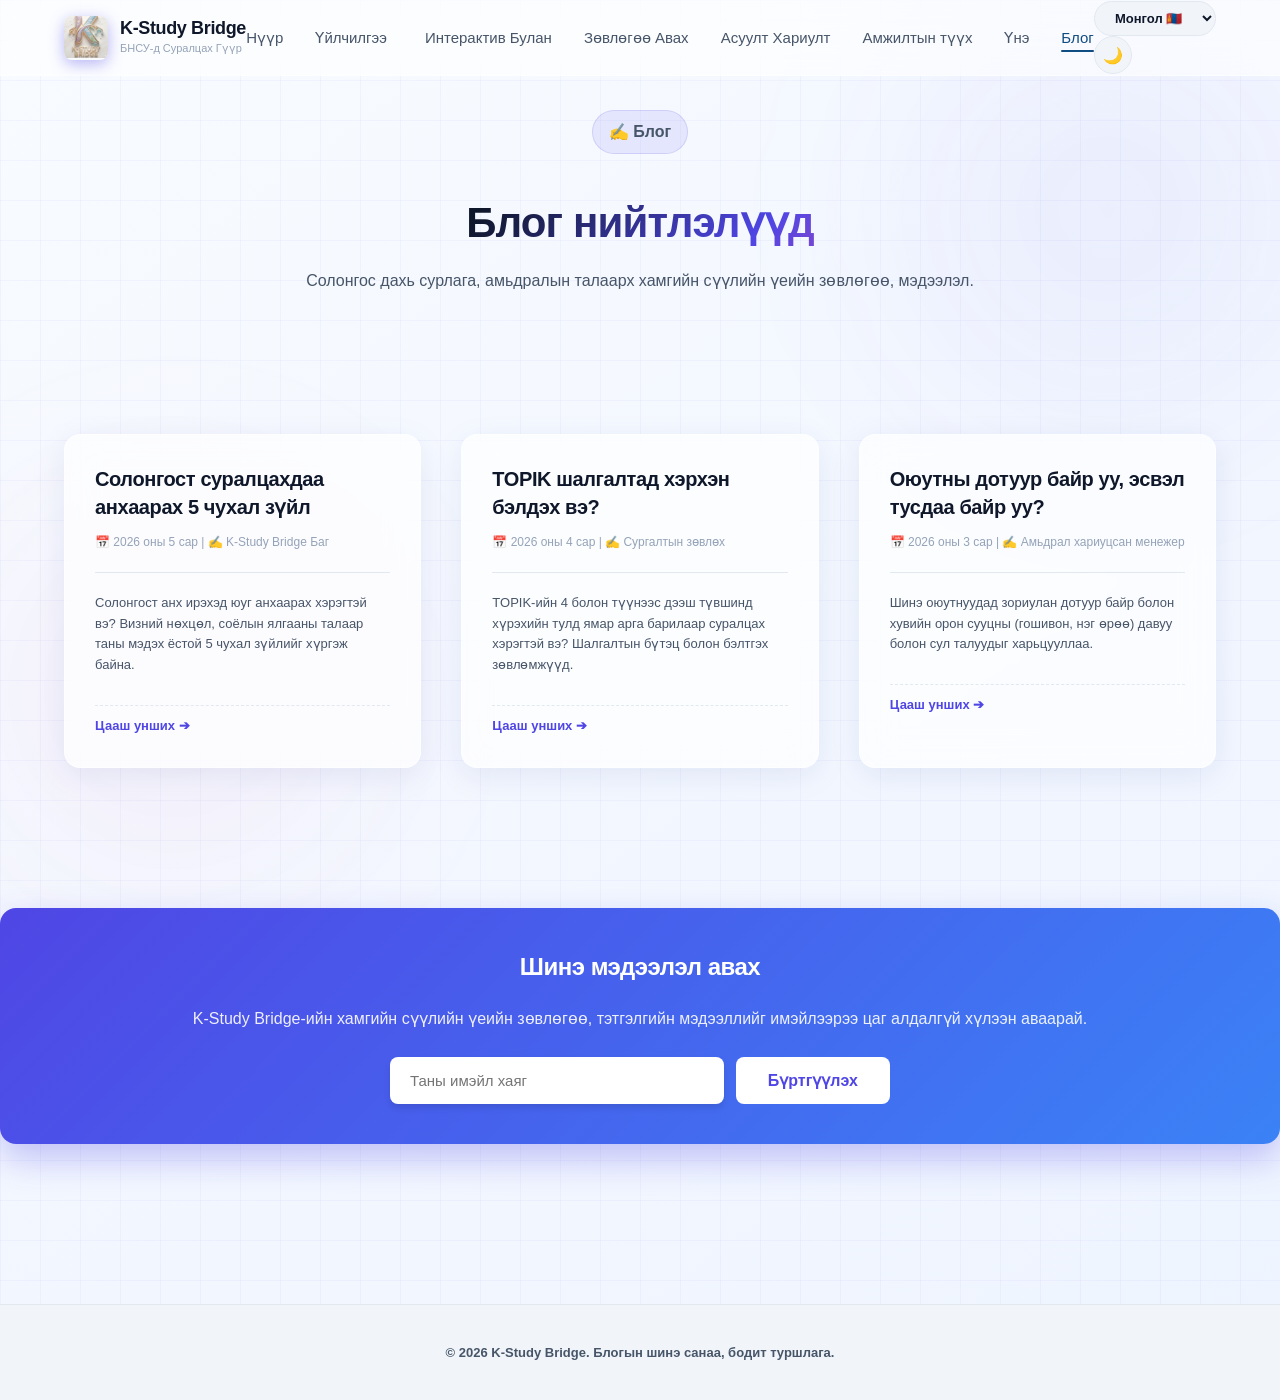
==== blog.html @ 812cabad "Initial commit for K-Study Bridge" ====
<!DOCTYPE html>
<html lang="mn">
<head>
  <meta charset="UTF-8" />
  <meta name="viewport" content="width=device-width, initial-scale=1.0" />
  <title data-translate="titleBlog">K-Study Bridge | Блог</title>
  <meta name="description" content="K-Study Bridge-ийн блог нь Солонгосын их сургууль, виз, амьдралын зөвлөгөө, суралцах стратеги, соёлын тусламжийн цогц мэдээллийг хүргэнэ." />
  <meta property="og:title" content="K-Study Bridge | Блог" />
  <meta property="og:description" content="K-Study Bridge-ийн блог нь Солонгосын их сургууль, виз, амьдралын зөвлөгөө, суралцах стратеги, соёлын тусламжийн цогц мэдээллийг хүргэнэ." />
  <meta property="og:image" content="images/k_logo.webp" />
  <meta property="og:type" content="website" />
  <meta name="twitter:card" content="summary_large_image" />
  <meta name="twitter:title" content="K-Study Bridge | Блог" />
  <meta name="twitter:description" content="K-Study Bridge-ийн блог нь Солонгосын их сургууль, виз, амьдралын зөвлөгөө, суралцах стратеги, соёлын тусламжийн цогц мэдээллийг хүргэнэ." />
  <meta name="twitter:image" content="images/k_logo.webp" />
  <link rel="stylesheet" href="css/style.min.css" />
</head>
<body>
  <a class="skip-link" href="#main-content" data-translate="skipLink">Контент руу үсрэх</a>
  <header class="navbar" role="navigation" aria-label="Primary navigation">
    <div class="nav-container">
      <a href="index.html" class="nav-logo">
        <div class="logo-icon-img-wrap">
          <picture>
            <source type="image/webp" srcset="images/k_logo.webp" />
            <img src="images/k_logo.png" alt="K-Study Bridge" class="nav-logo-img" width="992" height="1079" loading="lazy" />
          </picture>
        </div>
        <div class="logo-meta">
          <h1>K-Study Bridge</h1>
          <span data-translate="logoTagline">БНСУ-д Суралцах Гүүр</span>
        </div>
      </a>
      <button id="nav-toggle" class="nav-toggle" aria-label="Open navigation menu" aria-expanded="false" aria-controls="main-navigation">
        <i class="fa-solid fa-bars" aria-hidden="true"></i>
        <i class="fa-solid fa-xmark" aria-hidden="true"></i>
      </button>
      
      <ul class="nav-links" id="main-navigation">
        <li><a href="index.html" class="nav-link" data-translate="navHome">Нүүр</a></li>
        <li class="nav-item dropdown">
          <button class="nav-link dropdown-toggle" type="button" aria-haspopup="true" aria-expanded="false">
            <span data-translate="navServices">Үйлчилгээ</span> <i class="fa-solid fa-chevron-down" aria-hidden="true"></i>
          </button>
          <ul class="dropdown-menu">
            <li><a href="index.html#services" data-translate="dropServiceOverview">Үйлчилгээний товч</a></li>
            <li><a href="service-university.html" data-translate="dropUniPage">Сургуулийн үйлчилгээ</a></li>
            <li><a href="service-visa.html" data-translate="dropVisaPage">Визийн үйлчилгээ</a></li>
            <li><a href="service-housing.html" data-translate="dropHousingPage">Байрны үйлчилгээ</a></li>
            <li><a href="service-living.html" data-translate="dropLivingPage">Амьдралын үйлчилгээ</a></li>
          </ul>
        </li>
        <li><a href="index.html#dashboard" class="nav-link" data-translate="navDashboard">Интерактив Булан</a></li>
        <li><a href="index.html#booking" class="nav-link" data-translate="navBooking">Зөвлөгөө Авах</a></li>
        <li><a href="index.html#faq" class="nav-link" data-translate="navFaq">Асуулт Хариулт</a></li>
        <li><a href="success-story.html" class="nav-link" data-translate="navStory">Амжилтын түүх</a></li>
        <li><a href="pricing.html" class="nav-link" data-translate="navPricing">Үнэ</a></li>
        <li><a href="blog.html" class="nav-link" data-translate="navBlog">Блог</a></li>
      </ul>

      <div class="nav-actions">
        <select id="lang-select" class="lang-select-dropdown" aria-label="Select Language">
          <option value="mn">Монгол 🇲🇳</option>
          <option value="en">English 🇺🇸</option>
          <option value="ko">한국어 🇰🇷</option>
        </select>
        <button id="theme-toggle-btn" class="theme-btn" aria-label="Toggle Theme">🌙</button>
      </div>
    </div>
  </header>

  <main id="main-content" class="page-section">
    <section class="hero-section">
      <div class="hero-copy">
        <p class="hero-badge" data-translate="blogBadge">✍️ Блог</p>
        <h1 data-translate="blogTitle">Блог нийтлэлүүд</h1>
        <p data-translate="blogSubtitle">Солонгос дахь сурлага, амьдралын талаарх хамгийн сүүлийн үеийн зөвлөгөө, мэдээлэл.</p>
      </div>
    </section>

    <section class="blog-section container">
      <div class="blog-grid">
        
        <!-- Article 1 -->
        <article class="blog-card glass-card">
          <div class="blog-card-header">
            <h2><a href="#" style="text-decoration: none; color: inherit; transition: color 0.3s ease;" onmouseover="this.style.color='#4f46e5'" onmouseout="this.style.color='inherit'"><span data-translate="blogPost1Title">Солонгост суралцахдаа анхаарах 5 чухал зүйл</span></a></h2>
            <p class="blog-meta" data-translate="blogPost1Meta">📅 2026 оны 5 сар | ✍️ K-Study Bridge Баг</p>
          </div>
          <div class="blog-card-content">
            <p data-translate="blogPost1Excerpt">Солонгост анх ирэхэд юуг анхаарах хэрэгтэй вэ? Визний нөхцөл, соёлын ялгааны талаар таны мэдэх ёстой 5 чухал зүйлийг хүргэж байна.</p>
            <p style="margin-top: 15px;"><a href="#" style="color: #4f46e5; font-weight: 600; text-decoration: none; display: inline-flex; align-items: center; gap: 5px; transition: transform 0.2s ease;" onmouseover="this.style.transform='translateX(5px)'" onmouseout="this.style.transform='translateX(0)'" data-translate="blogReadMore">Цааш унших ➔</a></p>
          </div>
        </article>

        <!-- Article 2 -->
        <article class="blog-card glass-card">
          <div class="blog-card-header">
            <h2><a href="#" style="text-decoration: none; color: inherit; transition: color 0.3s ease;" onmouseover="this.style.color='#4f46e5'" onmouseout="this.style.color='inherit'"><span data-translate="blogPost2Title">TOPIK шалгалтад хэрхэн бэлдэх вэ?</span></a></h2>
            <p class="blog-meta" data-translate="blogPost2Meta">📅 2026 оны 4 сар | ✍️ Сургалтын зөвлөх</p>
          </div>
          <div class="blog-card-content">
            <p data-translate="blogPost2Excerpt">TOPIK-ийн 4 болон түүнээс дээш түвшинд хүрэхийн тулд ямар арга барилаар суралцах хэрэгтэй вэ? Шалгалтын бүтэц болон бэлтгэх зөвлөмжүүд.</p>
            <p style="margin-top: 15px;"><a href="#" style="color: #4f46e5; font-weight: 600; text-decoration: none; display: inline-flex; align-items: center; gap: 5px; transition: transform 0.2s ease;" onmouseover="this.style.transform='translateX(5px)'" onmouseout="this.style.transform='translateX(0)'" data-translate="blogReadMore">Цааш унших ➔</a></p>
          </div>
        </article>

        <!-- Article 3 -->
        <article class="blog-card glass-card">
          <div class="blog-card-header">
            <h2><a href="#" style="text-decoration: none; color: inherit; transition: color 0.3s ease;" onmouseover="this.style.color='#4f46e5'" onmouseout="this.style.color='inherit'"><span data-translate="blogPost3Title">Оюутны дотуур байр уу, эсвэл тусдаа байр уу?</span></a></h2>
            <p class="blog-meta" data-translate="blogPost3Meta">📅 2026 оны 3 сар | ✍️ Амьдрал хариуцсан менежер</p>
          </div>
          <div class="blog-card-content">
            <p data-translate="blogPost3Excerpt">Шинэ оюутнуудад зориулан дотуур байр болон хувийн орон сууцны (гошивон, нэг өрөө) давуу болон сул талуудыг харьцууллаа.</p>
            <p style="margin-top: 15px;"><a href="#" style="color: #4f46e5; font-weight: 600; text-decoration: none; display: inline-flex; align-items: center; gap: 5px; transition: transform 0.2s ease;" onmouseover="this.style.transform='translateX(5px)'" onmouseout="this.style.transform='translateX(0)'" data-translate="blogReadMore">Цааш унших ➔</a></p>
          </div>
        </article>

        

      </div>
    </section>

    <section style="margin-top: 60px; padding: 40px; background: linear-gradient(135deg, #4f46e5 0%, #3b82f6 100%); color: white; border-radius: 16px; text-align: center; box-shadow: 0 15px 35px rgba(79, 70, 229, 0.3);">
      <h2 style="margin-bottom: 20px;" data-translate="blogSidebarTitle">Шинэ мэдээлэл авах</h2>
      <p style="margin-bottom: 25px; font-size: 16px; opacity: 0.9;" data-translate="blogSidebarText">K-Study Bridge-ийн хамгийн сүүлийн үеийн зөвлөгөө, тэтгэлгийн мэдээллийг имэйлээрээ цаг алдалгүй хүлээн аваарай.</p>
      <form style="display: flex; gap: 12px; max-width: 500px; margin: 0 auto; flex-wrap: wrap;">
        <input type="email" placeholder="Таны имэйл хаяг" data-translate-placeholder="blogSidebarInput" style="flex: 1; padding: 14px 20px; border: none; border-radius: 8px; font-size: 15px; outline: none; box-shadow: 0 4px 6px rgba(0,0,0,0.1);" required />
        <button type="submit" style="padding: 14px 32px; background: white; color: #4f46e5; border: none; border-radius: 8px; font-weight: 700; cursor: pointer; transition: transform 0.2s ease, box-shadow 0.2s ease;" onmouseover="this.style.transform='translateY(-2px)'; this.style.boxShadow='0 8px 15px rgba(0,0,0,0.1)';" onmouseout="this.style.transform='translateY(0)'; this.style.boxShadow='none';" data-translate="blogSidebarBtn">Бүртгүүлэх</button>
      </form>
    </section>
  </main>

  <footer class="site-footer">
    <p data-translate="blogFooterText">&copy; 2026 K-Study Bridge. Блогын шинэ санаа, бодит туршлага.</p>
  </footer>

  <script src="js/app.min.js"></script>
</body>
</html>
---- css/style.min.css ----
@import url(https://fonts.googleapis.com/css2?family=Inter:wght@300;400;500;600;700&family=Outfit:wght@400;500;600;700;800&display=swap);:root{--font-primary:'Inter',sans-serif;--font-heading:'Outfit',sans-serif;--bg-primary:#f8fafc;--bg-secondary:#f1f5f9;--body-bg-start:#f8fbff;--body-bg-end:#eef4ff;--glow-color-a:rgba(79, 70, 229, 0.14);--glow-color-b:rgba(236, 72, 153, 0.10);--text-primary:#0f172a;--text-secondary:#475569;--text-muted:#94a3b8;--accent-primary:#0f4c81;--accent-secondary:#e31b23;--accent-glow:rgba(255, 255, 255, 0.75);--glass-bg:rgba(255, 255, 255, 0.7);--glass-border:rgba(255, 255, 255, 0.5);--glass-shadow:0 8px 32px 0 rgba(31, 38, 135, 0.08);--card-shadow:0 4px 20px 0 rgba(0, 0, 0, 0.03);--inset-shadow:inset 0 2px 4px 0 rgba(0, 0, 0, 0.05);--radius-sm:8px;--radius-md:16px;--radius-lg:24px;--radius-full:9999px;--border-color:#e2e8f0;--transition-fast:0.2s cubic-bezier(0.4, 0, 0.2, 1);--transition-smooth:0.4s cubic-bezier(0.4, 0, 0.2, 1);--max-width:1200px;--grid-color:rgba(79, 70, 229, 0.04)}html[lang=mn]{--font-primary:'Arial',sans-serif;--font-heading:'Arial',sans-serif}body.dark-mode{--bg-primary:#090d16;--bg-secondary:#0f172a;--body-bg-start:#040816;--body-bg-end:#0f172a;--glow-color-a:rgba(129, 140, 248, 0.18);--glow-color-b:rgba(244, 114, 182, 0.14);--text-primary:#f8fafc;--text-secondary:#cbd5e1;--text-muted:#64748b;--accent-primary:#6366f1;--accent-secondary:#60a5fa;--accent-glow:#f472b6;--glass-bg:rgba(15, 23, 42, 0.7);--glass-border:rgba(255, 255, 255, 0.08);--glass-shadow:0 8px 32px 0 rgba(0, 0, 0, 0.4);--card-shadow:0 4px 20px 0 rgba(0, 0, 0, 0.2);--border-color:#1e293b;--grid-color:rgba(255, 255, 255, 0.03)}*,::after,::before{box-sizing:border-box;margin:0;padding:0}html{scroll-behavior:smooth}body{font-family:var(--font-primary);min-height:100vh;background-color:var(--bg-primary);background-image:linear-gradient(var(--grid-color) 1px,transparent 1px),linear-gradient(90deg,var(--grid-color) 1px,transparent 1px),linear-gradient(145deg,var(--body-bg-start) 0,var(--body-bg-end) 100%);background-size:40px 40px,40px 40px,100% 100%;color:var(--text-primary);line-height:1.6;overflow-x:hidden;transition:background-color var(--transition-smooth),background-image var(--transition-smooth),color var(--transition-smooth)}body::after,body::before{content:'';position:fixed;inset:auto;width:50vw;height:50vw;max-width:600px;max-height:600px;border-radius:50%;filter:blur(100px);opacity:.6;z-index:-1;pointer-events:none;animation:orbFloat 15s ease-in-out infinite alternate}body::before{top:-10%;right:-10%;background:radial-gradient(circle,var(--glow-color-a) 0,rgba(0,0,0,0) 70%)}body::after{bottom:-10%;left:-10%;background:radial-gradient(circle,var(--glow-color-b) 0,rgba(0,0,0,0) 70%);animation-delay:-7s}@keyframes orbFloat{0%{transform:translate(0,0) scale(1)}50%{transform:translate(-30px,50px) scale(1.1)}100%{transform:translate(20px,-20px) scale(.9)}}h1,h2,h3,h4,h5,h6{font-family:var(--font-heading);font-weight:700;letter-spacing:-.02em}a{color:inherit;text-decoration:none}button,input,select,textarea{font-family:inherit;font-size:inherit;outline:0}.btn-primary:focus-visible,.btn-secondary:focus-visible,.chatbot-toggle-btn:focus-visible,.faq-q:focus-visible,.form-control-input:focus-visible,.form-control-select:focus-visible,.service-card:focus-visible,button:focus-visible,input:focus-visible,select:focus-visible,textarea:focus-visible{outline:3px solid rgba(59,130,246,.85);outline-offset:3px}button{cursor:pointer;border:none;background:0 0}.container{width:90%;max-width:var(--max-width);margin:0 auto;padding:80px 0}.glass-card{background:var(--glass-bg);backdrop-filter:blur(16px);-webkit-backdrop-filter:blur(16px);border:1px solid var(--glass-border);border-radius:var(--radius-md);box-shadow:var(--glass-shadow);transition:transform var(--transition-fast),box-shadow var(--transition-fast),border var(--transition-smooth)}.glass-card:hover{transform:translateY(-4px);box-shadow:0 12px 40px 0 rgba(31,38,135,.12);border-color:rgba(99,102,241,.3)}.glowing-bg-circle{position:absolute;width:500px;height:500px;border-radius:50%;background:radial-gradient(circle,rgba(99,102,241,.15) 0,rgba(236,72,153,.05) 50%,rgba(0,0,0,0) 100%);filter:blur(50px);z-index:-1;pointer-events:none}.glowing-bg-circle-1{top:-200px;right:-100px}.glowing-bg-circle-2{bottom:20%;left:-250px}.navbar{position:fixed;top:0;left:0;width:100%;z-index:1000;background:rgba(255,255,255,.6);backdrop-filter:blur(20px);-webkit-backdrop-filter:blur(20px);border-bottom:1px solid var(--glass-border);transition:background-color var(--transition-smooth)}.skip-link{position:absolute;left:1rem;top:-3rem;z-index:1100;padding:.75rem 1rem;background:rgba(15,23,42,.95);color:#fff;border-radius:var(--radius-full);font-size:.92rem;text-decoration:none;transition:top var(--transition-fast),transform var(--transition-fast)}.skip-link:focus{top:1rem;transform:translateY(0)}.nav-toggle{display:none;border:none;background:0 0;color:var(--text-secondary);font-size:1.25rem;cursor:pointer;padding:.85rem}.nav-toggle i{transition:opacity var(--transition-fast),transform var(--transition-fast)}.nav-toggle:focus-visible{outline:3px solid rgba(59,130,246,.85);outline-offset:4px}.nav-toggle i.fa-xmark{display:none;opacity:0;transform:scale(.9)}.navbar.open .nav-toggle i.fa-bars{opacity:0}.navbar.open .nav-toggle i.fa-xmark{display:inline-block;opacity:1;transform:scale(1)}.dropdown-toggle.active,.nav-link.active{color:var(--accent-primary)}.dropdown-toggle.active::after,.nav-link.active::after{content:'';position:absolute;left:0;bottom:-6px;width:100%;height:2px;background:var(--accent-primary);border-radius:999px}body.dark-mode .navbar{background:rgba(9,13,22,.6)}.navbar.scrolled{background:rgba(255,255,255,.92);border-color:rgba(79,70,229,.18);box-shadow:0 18px 45px rgba(15,23,42,.12)}body.dark-mode .navbar.scrolled{background:rgba(7,11,20,.9);border-color:rgba(79,70,229,.22);box-shadow:0 18px 45px rgba(0,0,0,.32)}.nav-container{display:flex;justify-content:space-between;align-items:center;width:90%;max-width:var(--max-width);height:75px;margin:0 auto}.nav-logo{display:flex;align-items:center;gap:12px}.logo-icon-img-wrap{width:44px;height:44px;border-radius:var(--radius-sm);overflow:hidden;box-shadow:0 4px 15px rgba(79,70,229,.4);background-color:var(--bg-primary);display:flex;align-items:center;justify-content:center}.nav-logo-img{width:100%;height:100%;object-fit:cover}.logo-meta h1{font-size:18px;line-height:1.2}.logo-meta span{font-size:11px;color:var(--text-muted);display:block}.nav-links{display:flex;align-items:center;gap:32px;list-style:none}.nav-item.dropdown{position:relative}.nav-link{position:relative;font-weight:500;color:var(--text-secondary);font-size:15px;transition:color var(--transition-fast)}.dropdown-toggle{position:relative;display:inline-flex;align-items:center;gap:6px;color:var(--text-secondary);background:0 0;border:none;padding:0;cursor:pointer}.dropdown-toggle:focus,.dropdown-toggle:hover{color:var(--accent-primary)}.nav-item.dropdown .dropdown-menu{display:none;position:absolute;top:calc(100% + 6px);left:0;min-width:220px;background:var(--glass-bg);border:1px solid var(--border-color);border-radius:var(--radius-md);box-shadow:0 20px 45px rgba(15,23,42,.12);padding:10px 0;z-index:1001;transition:opacity var(--transition-fast),transform var(--transition-fast);opacity:0;transform:translateY(8px);pointer-events:none}.nav-item.dropdown.dropdown-open .dropdown-menu,.nav-item.dropdown:focus-within .dropdown-menu,.nav-item.dropdown:hover .dropdown-menu{display:block;opacity:1;transform:translateY(0);pointer-events:auto}.nav-item.dropdown .dropdown-menu li{list-style:none}.nav-item.dropdown .dropdown-menu a{display:flex;align-items:center;gap:16px;padding:10px 20px;color:var(--text-secondary);font-size:14px;transition:background var(--transition-fast),color var(--transition-fast)}.nav-item.dropdown .dropdown-menu a:focus,.nav-item.dropdown .dropdown-menu a:hover{background:rgba(79,70,229,.08);color:var(--accent-primary)}.lang-select-dropdown{background:var(--bg-secondary);color:var(--text-primary);border:1px solid var(--border-color);padding:8px 16px;border-radius:var(--radius-full);font-weight:600;font-size:13px;cursor:pointer;outline:0;transition:background var(--transition-fast),border-color var(--transition-fast),color var(--transition-fast)}.lang-select-dropdown:focus,.lang-select-dropdown:hover{background:var(--accent-primary);color:#fff;border-color:var(--accent-primary)}.lang-select-dropdown option{background:var(--bg-primary);color:var(--text-primary)}.theme-btn{width:38px;height:38px;background:var(--bg-secondary);border:1px solid var(--border-color);border-radius:50%;display:flex;align-items:center;justify-content:center;font-size:16px;transition:background var(--transition-fast)}.theme-btn:hover{background:var(--border-color)}.hero{position:relative;padding-top:150px;padding-bottom:80px;overflow:hidden}.hero-grid{display:grid;grid-template-columns:1.2fr 0.8fr;gap:60px;align-items:center}.hero-badge{display:inline-flex;align-items:center;background:rgba(79,70,229,.1);color:var(--accent-primary);padding:8px 16px;border-radius:var(--radius-full);font-size:13px;font-weight:600;margin-bottom:24px;border:1px solid rgba(79,70,229,.15)}body.dark-mode .hero-badge{background:rgba(99,102,241,.2)}.hero-title{font-size:48px;line-height:1.15;margin-bottom:24px;background:linear-gradient(135deg,var(--text-primary) 30%,var(--accent-primary),var(--accent-glow));background-clip:text;-webkit-background-clip:text;-webkit-text-fill-color:transparent}.hero-desc{font-size:17px;color:var(--text-secondary);margin-bottom:40px;max-width:600px}.hero-actions{display:flex;gap:16px;margin-bottom:48px}.btn-primary{background:linear-gradient(135deg,var(--accent-primary),var(--accent-secondary));color:#fff;font-weight:600;font-size:15px;padding:14px 28px;border-radius:var(--radius-sm);box-shadow:0 4px 15px rgba(79,70,229,.35);display:inline-flex;align-items:center;gap:10px;transition:transform var(--transition-fast),box-shadow var(--transition-fast)}.btn-primary:hover{transform:translateY(-2px);box-shadow:0 8px 25px rgba(79,70,229,.5)}.btn-secondary{background:var(--bg-secondary);color:var(--text-primary);border:1px solid var(--border-color);font-weight:600;font-size:15px;padding:14px 28px;border-radius:var(--radius-sm);display:inline-flex;align-items:center;transition:background var(--transition-fast),border-color var(--transition-fast)}.btn-secondary:hover{background:var(--border-color)}.hero-stats{display:flex;gap:40px;border-top:1px solid var(--border-color);padding-top:32px}.stat-item h4{font-size:28px;color:var(--accent-primary);line-height:1.1;margin-bottom:4px}.stat-item p{font-size:13px;color:var(--text-muted);font-weight:500}.hero-visual{position:relative;display:flex;justify-content:center;align-items:center}.hero-fade-slider{position:relative;width:480px;height:520px;border-radius:24px;overflow:hidden;box-shadow:0 25px 50px rgba(0,0,0,.25);border:6px solid var(--bg-primary);animation:floatCircle 6s ease-in-out infinite;background-color:var(--glass-bg)}.fade-slide{position:absolute;top:0;left:0;width:100%;height:100%;object-fit:cover;opacity:0;animation:fadeAnimation 16s infinite}picture:first-child .fade-slide{animation-delay:0s}picture:nth-child(2) .fade-slide{animation-delay:4s}picture:nth-child(3) .fade-slide{animation-delay:8s}picture:nth-child(4) .fade-slide{animation-delay:12s}@keyframes fadeAnimation{0%{opacity:0;transform:scale(1.05)}5%{opacity:1;transform:scale(1)}25%{opacity:1;transform:scale(1)}30%{opacity:0;transform:scale(1.05)}100%{opacity:0;transform:scale(1.05)}}.floating-overlay-card{position:absolute;padding:16px;border-radius:var(--radius-sm);background:rgba(255,255,255,.85);backdrop-filter:blur(10px);border:1px solid rgba(255,255,255,.5);box-shadow:0 10px 25px rgba(0,0,0,.08);display:flex;align-items:center;gap:12px}body.dark-mode .floating-overlay-card{background:rgba(15,23,42,.85);border-color:rgba(255,255,255,.08);box-shadow:0 10px 25px rgba(0,0,0,.3)}.card-1{bottom:20px;left:-20px;animation:floatCircle 5s ease-in-out infinite alternate}.card-2{top:10px;right:-10px;animation:floatCircle 4s ease-in-out infinite alternate-reverse}.floating-card-icon{width:40px;height:40px;border-radius:50%;background:var(--accent-primary);color:#fff;display:flex;align-items:center;justify-content:center;font-size:18px}.floating-card-meta span{display:block;font-size:11px;color:var(--text-muted)}.floating-card-meta strong{font-size:14px;color:var(--text-primary);font-family:var(--font-heading)}@keyframes floatCircle{0%{transform:translateY(0)}100%{transform:translateY(-15px)}}@keyframes spinSlow{0%{transform:rotate(0)}100%{transform:rotate(360deg)}}.services-section{background-color:var(--bg-secondary);transition:background-color var(--transition-smooth)}.section-header{text-align:center;max-width:700px;margin:0 auto 60px auto}.section-header h2{font-size:36px;color:var(--text-primary);margin-bottom:16px}.section-header p{color:var(--text-secondary);font-size:16px}.services-grid{display:grid;grid-template-columns:repeat(auto-fit,minmax(260px,1fr));gap:30px}.service-card{text-align:left;overflow:hidden;display:flex;flex-direction:column}.service-image-wrapper{position:relative;width:100%;height:220px;overflow:hidden;border-bottom:1px solid var(--glass-border)}.service-img{width:100%;height:100%;object-fit:cover;transition:transform var(--transition-smooth)}.service-card:hover .service-img{transform:scale(1.08)}.service-content{padding:30px;flex-grow:1;display:flex;flex-direction:column;position:relative}.service-icon-badge{position:absolute;top:5%;right:5%;width:38px;height:38px;border-radius:var(--radius-md);background:var(--bg-primary);color:var(--text-primary);display:flex;align-items:center;justify-content:center;font-size:24px;box-shadow:0 4px 15px rgba(0,0,0,.1);z-index:2;border:1px solid var(--border-color);transition:transform var(--transition-fast)}.service-card:hover .service-icon-badge{transform:translateY(-5px)}body.dark-mode .service-icon-badge{background:var(--bg-secondary);box-shadow:0 4px 15px rgba(0,0,0,.4)}.service-content h3{font-size:20px;margin-bottom:14px}.service-card p{font-size:14px;color:var(--text-secondary);line-height:1.6}.service-card[data-target-tab]{cursor:pointer}.service-card-action{margin-top:20px;display:flex;align-items:center}.service-learn-more{font-size:13px;font-weight:700;color:var(--accent-primary);display:inline-block;transition:color var(--transition-fast),transform var(--transition-fast)}.service-card:hover .service-learn-more{color:var(--accent-glow);transform:translateX(6px)}.detail-page-wrapper{padding-top:110px}.detail-page-hero{display:grid;grid-template-columns:1.1fr 0.9fr;gap:32px;align-items:center}.detail-page-badge{display:inline-flex;align-items:center;gap:8px;padding:10px 14px;border-radius:var(--radius-full);background:rgba(99,102,241,.12);color:var(--accent-primary);font-size:13px;font-weight:700}.detail-page-hero h1{font-size:42px;line-height:1.1;margin:18px 0 16px}.detail-page-hero p{color:var(--text-secondary);font-size:17px;line-height:1.7}.detail-page-hero .hero-actions{margin-top:28px}.detail-panel{padding:24px;border-radius:var(--radius-md);background:var(--glass-bg);border:1px solid var(--glass-border);box-shadow:var(--glass-shadow)}.detail-panel h3{font-size:18px;margin-bottom:12px}.detail-panel li,.detail-panel p{color:var(--text-secondary);line-height:1.6}.detail-grid{display:grid;grid-template-columns:repeat(auto-fit,minmax(260px,1fr));gap:24px;margin-top:30px}.detail-card{padding:24px;border-radius:var(--radius-md);background:var(--glass-bg);border:1px solid var(--glass-border);box-shadow:var(--glass-shadow)}.detail-card h3{font-size:18px;margin-bottom:10px}.detail-card ul{padding-left:18px;display:grid;gap:8px}.detail-steps{display:grid;gap:14px;margin-top:18px}.detail-step{display:flex;gap:14px;align-items:flex-start;padding:14px;border-radius:var(--radius-sm);background:rgba(99,102,241,.08);border:1px solid rgba(99,102,241,.12)}.detail-step-number{width:36px;height:36px;border-radius:50%;display:grid;place-items:center;background:var(--accent-primary);color:#fff;font-weight:800;flex:0 0 36px}.dashboard-container{margin-top:20px}.dashboard-nav{display:flex;justify-content:center;flex-wrap:wrap;gap:12px;margin-bottom:40px}.dashboard-tab-btn{padding:14px 24px;border-radius:var(--radius-full);background:var(--bg-secondary);color:var(--text-secondary);font-weight:600;font-size:14px;border:1px solid var(--border-color);transition:all var(--transition-fast)}.dashboard-tab-btn:hover{background:var(--border-color)}.dashboard-tab-btn.active{background:var(--accent-primary);color:#fff;border-color:var(--accent-primary);box-shadow:0 4px 15px rgba(79,70,229,.3)}.dashboard-panel{display:none}.dashboard-panel.active{display:block}.fade-in{animation:fadeInEffect .5s ease-out forwards}@keyframes fadeInEffect{from{opacity:0;transform:translateY(10px)}to{opacity:1;transform:translateY(0)}}.uni-controls-wrap{display:grid;grid-template-columns:1.2fr 0.8fr 0.8fr 1fr;gap:16px;margin-bottom:32px;align-items:center}.search-input-group{position:relative}.search-icon{position:absolute;left:16px;top:50%;transform:translateY(-50%);color:var(--text-muted);font-size:16px}.form-control-input{width:100%;background:var(--bg-primary);border:1px solid var(--border-color);color:var(--text-primary);padding:14px 16px 14px 44px;border-radius:var(--radius-sm);font-size:14px;transition:border-color var(--transition-fast)}.form-control-select{width:100%;background:var(--bg-primary);border:1px solid var(--border-color);color:var(--text-primary);padding:14px 16px;border-radius:var(--radius-sm);font-size:14px;cursor:pointer;transition:border-color var(--transition-fast)}.form-control-input:focus,.form-control-select:focus{border-color:var(--accent-primary)}.tuition-slider-group{display:flex;flex-direction:column;gap:6px}.slider-label-meta{display:flex;justify-content:space-between;font-size:12px;color:var(--text-muted);font-weight:500}.custom-range-slider{appearance:none;-webkit-appearance:none;width:100%;height:6px;border-radius:var(--radius-full);background:var(--border-color);outline:0}.custom-range-slider::-webkit-slider-thumb{-webkit-appearance:none;width:18px;height:18px;border-radius:50%;background:var(--accent-primary);cursor:pointer;box-shadow:0 2px 8px rgba(79,70,229,.4);transition:transform .1s ease}.custom-range-slider::-webkit-slider-thumb:hover{transform:scale(1.2)}.university-cards-grid{display:grid;grid-template-columns:repeat(auto-fill,minmax(340px,1fr));gap:30px}.university-card{padding:24px;display:flex;flex-direction:column;justify-content:space-between;min-height:400px}.card-header-uni{display:flex;gap:16px;align-items:flex-start;margin-bottom:20px;border-bottom:1px solid var(--border-color);padding-bottom:16px}.uni-logo-avatar{width:52px;height:52px;border-radius:var(--radius-sm);display:flex;align-items:center;justify-content:center;color:#fff;font-family:var(--font-heading);font-size:16px;font-weight:800;flex-shrink:0;box-shadow:0 4px 10px rgba(0,0,0,.1)}.uni-meta-title h3{font-size:18px;line-height:1.3;margin:6px 0}.uni-tag{font-size:10px;font-weight:700;text-transform:uppercase;padding:3px 8px;border-radius:var(--radius-full);letter-spacing:.05em;display:inline-block}.tag-d2{background:rgba(59,130,246,.15);color:var(--accent-secondary)}.tag-d4{background:rgba(236,72,153,.15);color:var(--accent-glow)}.uni-region-marker{font-size:12px;color:var(--text-muted);font-weight:500;display:block}.card-body-uni{display:flex;flex-direction:column;gap:12px;margin-bottom:24px}.uni-detail-item{display:flex;justify-content:space-between;font-size:13px;border-bottom:1px dashed var(--border-color);padding-bottom:6px}.uni-detail-item strong{color:var(--text-secondary)}.uni-detail-item span{font-weight:600;text-align:right}.uni-majors-section{font-size:13px;margin-top:4px}.uni-majors-section strong{color:var(--text-secondary);display:block;margin-bottom:6px}.uni-majors-pills{display:flex;flex-wrap:wrap;gap:6px}.uni-majors-pills span{font-size:11px;background:var(--bg-secondary);color:var(--text-secondary);padding:3px 8px;border-radius:var(--radius-full);font-weight:500;border:1px solid var(--border-color)}.card-footer-uni{display:flex;justify-content:space-between;align-items:center;border-top:1px solid var(--border-color);padding-top:16px}.uni-rating-badge{font-weight:700;color:#f59e0b;font-size:14px}.uni-web-btn{font-size:12px;font-weight:700;color:var(--accent-primary);transition:transform var(--transition-fast)}.uni-web-btn:hover{transform:translateX(2px)}.uni-no-results{grid-column:1/-1;text-align:center;padding:60px 0;color:var(--text-muted)}.no-results-icon{font-size:48px;margin-bottom:16px}.calculator-grid{display:grid;grid-template-columns:1.2fr 0.8fr;gap:40px;align-items:start}.calc-sliders-card{padding:40px 30px}.calc-slider-block{margin-bottom:30px}.calc-slider-block:last-child{margin-bottom:0}.calc-label-row{display:flex;justify-content:space-between;align-items:center;margin-bottom:10px}.calc-label-row label{font-weight:600;font-size:14px;color:var(--text-secondary)}.calc-numeric-val{font-family:var(--font-heading);font-size:16px;font-weight:700;color:var(--accent-primary)}.calc-summary-card{padding:40px 30px;text-align:center;position:sticky;top:100px}.calc-summary-title{font-size:18px;color:var(--text-secondary);margin-bottom:24px}.calc-total-display-wrap{margin-bottom:32px}.total-value-krw{font-family:var(--font-heading);font-size:38px;font-weight:850;line-height:1.1;color:var(--accent-primary);margin-bottom:8px;text-shadow:0 4px 10px rgba(79,70,229,.15)}.total-conversions-row{display:flex;justify-content:center;gap:20px;padding:12px;border-radius:var(--radius-sm);background:var(--bg-secondary);border:1px solid var(--border-color)}.conversion-col{display:flex;flex-direction:column}.conversion-col span{font-size:10px;color:var(--text-muted);text-transform:uppercase;font-weight:600}.conversion-col strong{font-size:16px;font-family:var(--font-heading);color:var(--text-primary)}.budget-badge-wrap{margin-bottom:24px}.budget-badge-label{font-size:12px;font-weight:600;color:var(--text-muted);display:block;margin-bottom:8px}.budget-badge{display:inline-block;padding:8px 16px;border-radius:var(--radius-full);font-weight:700;font-size:13px;text-transform:uppercase;letter-spacing:.05em}.badge-low{background:rgba(16,185,129,.15);color:#10b981}.badge-mid{background:rgba(59,130,246,.15);color:#3b82f6}.badge-high{background:rgba(236,72,153,.15);color:#ec4899}.budget-tip-text{font-size:13px;color:var(--text-secondary);line-height:1.6;border-top:1px solid var(--border-color);padding-top:20px}.calc-disclaimer{font-size:11px;color:var(--text-muted);margin-top:24px;line-height:1.4;text-align:left}.visa-assistant-wrap{display:grid;grid-template-columns:0.8fr 1.2fr;gap:40px;align-items:start}.visa-config-card{padding:30px}.visa-select-box-wrap{margin-top:16px}.visa-checklist-card{padding:40px 30px}.visa-checklist-tracker-header{margin-bottom:24px;border-bottom:1px solid var(--border-color);padding-bottom:16px}.visa-checklist-tracker-header h4{font-size:20px;margin-bottom:6px}.visa-meta-sub{font-size:13px;color:var(--text-muted)}.visa-checklist-item{margin-bottom:16px;padding:12px 16px;border-radius:var(--radius-sm);background:var(--bg-primary);border:1px solid var(--border-color);transition:all var(--transition-fast)}.visa-checklist-item:hover{border-color:rgba(99,102,241,.3)}.visa-checklist-item.completed{background:rgba(16,185,129,.05);border-color:rgba(16,185,129,.2)}body.dark-mode .visa-checklist-item.completed{background:rgba(16,185,129,.1);border-color:rgba(16,185,129,.3)}.visa-check-label{display:flex;align-items:flex-start;gap:12px;cursor:pointer;font-size:14px;font-weight:500;color:var(--text-secondary)}.visa-item-checkbox{display:none}.custom-checkbox-indicator{width:20px;height:20px;border-radius:4px;border:2px solid var(--text-muted);flex-shrink:0;display:inline-flex;align-items:center;justify-content:center;position:relative;transition:all var(--transition-fast)}.visa-item-checkbox:checked+.custom-checkbox-indicator{background:#10b981;border-color:#10b981}.visa-item-checkbox:checked+.custom-checkbox-indicator::after{content:'✓';color:#fff;font-size:12px;font-weight:800}.visa-chk-text{transition:color var(--transition-fast)}.visa-item-checkbox:checked~.visa-chk-text{color:var(--text-muted);text-decoration:line-through}.visa-progress-wrap{margin-top:30px;border-top:1px solid var(--border-color);padding-top:20px}.visa-progress-header{display:flex;justify-content:space-between;font-size:13px;font-weight:600;color:var(--text-secondary);margin-bottom:8px}.visa-progress-bar-bg{width:100%;height:8px;border-radius:var(--radius-full);background:var(--bg-secondary);overflow:hidden}.visa-progress-bar-fill{height:100%;border-radius:var(--radius-full);background:linear-gradient(90deg,#10b981,#34d399);transition:width var(--transition-smooth)}.housing-catalog-grid{display:grid;grid-template-columns:repeat(auto-fit,minmax(280px,1fr));gap:30px}.housing-card{padding:30px;display:flex;flex-direction:column;justify-content:space-between}.housing-card h3{font-size:20px;margin-bottom:12px}.housing-card p{font-size:13px;color:var(--text-secondary);margin-bottom:24px;line-height:1.6}.housing-features-list{list-style:none;margin-bottom:24px}.housing-features-list li{font-size:12px;color:var(--text-secondary);margin-bottom:8px;display:flex;align-items:center;gap:8px}.housing-features-list li::before{content:'✦';color:var(--accent-primary);font-weight:700}.housing-cost-row{border-top:1px solid var(--border-color);padding-top:16px;display:flex;justify-content:space-between;align-items:center}.housing-cost-row span{font-size:11px;color:var(--text-muted);text-transform:uppercase;font-weight:600}.housing-cost-row strong{font-family:var(--font-heading);font-size:16px;color:var(--accent-primary)}.booking-section{position:relative;overflow:hidden}.booking-wizard-card{max-width:760px;margin:0 auto;padding:40px}.wizard-progress-header-wrap{margin-bottom:40px}.wizard-progress-meta{display:flex;justify-content:space-between;font-size:13px;color:var(--text-muted);font-weight:600;margin-bottom:8px}.wizard-progress-bg{width:100%;height:6px;border-radius:var(--radius-full);background:var(--bg-secondary);margin-bottom:24px}.wizard-progress-fill{height:100%;border-radius:var(--radius-full);background:linear-gradient(90deg,var(--accent-primary),var(--accent-glow));width:0%;transition:width var(--transition-smooth)}.step-indicators-wrap{display:flex;justify-content:space-between;position:relative}.step-indicator-item{display:flex;align-items:center;gap:8px;font-size:13px;color:var(--text-muted);font-weight:600;transition:color var(--transition-fast)}.step-indicator-item.active{color:var(--accent-primary)}.step-ind-circle{width:24px;height:24px;border-radius:50%;border:2px solid var(--text-muted);display:flex;align-items:center;justify-content:center;font-size:11px;transition:all var(--transition-fast)}.step-indicator-item.active .step-ind-circle{border-color:var(--accent-primary);background:var(--accent-primary);color:#fff}.wizard-step{display:none}.wizard-step.active{display:block;animation:fadeInEffect .4s ease-out forwards}.form-group-block{margin-bottom:24px}.form-group-block label{display:block;font-size:14px;font-weight:600;color:var(--text-secondary);margin-bottom:8px}.wizard-form-input{width:100%;background:var(--bg-secondary);border:1px solid var(--border-color);color:var(--text-primary);padding:14px 16px;border-radius:var(--radius-sm);font-size:14px;transition:all var(--transition-fast)}.wizard-form-input:focus{border-color:var(--accent-primary);background:var(--bg-primary);box-shadow:0 0 0 4px rgba(79,70,229,.1)}.wizard-form-input.input-error{border-color:#ef4444;background:rgba(239,68,68,.03)}.form-error{display:none;font-size:12px;color:#ef4444;font-weight:600;margin-top:6px}.form-error.show{display:block}.booking-status-message{margin:18px 0 0;font-size:14px;line-height:1.55;color:var(--text-secondary);min-height:22px}.booking-status-message.info{color:#2563eb}.booking-status-message.success{color:#10b981}.booking-status-message.error{color:#ef4444}.btn-primary{position:relative}.btn-primary.loading{cursor:wait;opacity:.9}.btn-primary.loading::after{content:'';position:absolute;right:16px;top:50%;width:16px;height:16px;margin-top:-8px;border:2px solid rgba(255,255,255,.85);border-top-color:transparent;border-radius:50%;animation:spin .8s linear infinite}@keyframes spin{from{transform:rotate(0)}to{transform:rotate(360deg)}}.summary-data-item.hidden{display:none}.wizard-two-col{display:grid;grid-template-columns:1fr 1fr;gap:20px}.wizard-summary-layout{background:var(--bg-secondary);border:1px solid var(--border-color);border-radius:var(--radius-sm);padding:24px;margin-bottom:24px}.wizard-summary-layout h4{font-size:16px;margin-bottom:16px;border-bottom:1px solid var(--border-color);padding-bottom:8px}.summary-data-list{display:flex;flex-direction:column;gap:12px}.summary-data-item{display:flex;justify-content:space-between;font-size:13px}.summary-data-item span{color:var(--text-muted);font-weight:500}.summary-data-item strong{color:var(--text-primary);text-align:right}.booking-wizard-actions{display:flex;justify-content:flex-end;gap:16px;border-top:1px solid var(--border-color);padding-top:30px;margin-top:30px}.booking-success-container{display:none;flex-direction:column;align-items:center;text-align:center;padding:40px 20px;position:relative}.success-icon-globe{width:80px;height:80px;border-radius:50%;background:rgba(16,185,129,.1);color:#10b981;display:flex;align-items:center;justify-content:center;font-size:40px;margin-bottom:24px;animation:scaleBounce .5s cubic-bezier(.175,.885,.32,1.275) forwards}@keyframes scaleBounce{0%{transform:scale(0)}100%{transform:scale(1)}}.success-title{font-size:26px;margin-bottom:16px;color:var(--text-primary)}.success-desc{font-size:15px;color:var(--text-secondary);max-width:550px;margin-bottom:32px;line-height:1.6}.confetti-canvas-element{position:absolute;top:0;left:0;width:100%;height:100%;pointer-events:none;z-index:10}.faq-grid{max-width:800px;margin:0 auto;display:flex;flex-direction:column;gap:16px}.faq-item{overflow:hidden}.faq-q{padding:24px 30px;display:flex;justify-content:space-between;align-items:center;cursor:pointer;transition:background var(--transition-fast)}.faq-q h3{font-size:16px;color:var(--text-primary);font-weight:600;padding-right:20px}.faq-icon-indicator{width:24px;height:24px;border-radius:50%;background:var(--bg-secondary);display:flex;align-items:center;justify-content:center;font-size:12px;font-weight:700;color:var(--text-secondary);transition:transform var(--transition-fast),background var(--transition-fast)}.faq-item.active .faq-icon-indicator{transform:rotate(45deg);background:var(--accent-primary);color:#fff}.faq-a{max-height:0;overflow:hidden;transition:max-height var(--transition-smooth)}.faq-a-inner{padding:0 30px 24px 30px;font-size:14px;color:var(--text-secondary);line-height:1.6;border-top:1px solid var(--border-color);padding-top:16px}.faq-item.active .faq-a{max-height:500px}.footer{background-color:var(--bg-secondary);border-top:1px solid var(--border-color);padding-top:80px;padding-bottom:40px;font-size:14px;color:var(--text-secondary);transition:background-color var(--transition-smooth)}.footer-top-grid{display:grid;grid-template-columns:1.2fr 0.8fr;gap:80px;margin-bottom:60px}.footer-brand h2{font-size:22px;color:var(--text-primary);margin-bottom:12px}.footer-brand p{max-width:480px;color:var(--text-muted);line-height:1.6}.footer-contact h3{font-size:16px;color:var(--text-primary);margin-bottom:20px}.footer-contact-list{list-style:none}.footer-contact-list li{margin-bottom:12px;color:var(--text-secondary)}.footer-bottom{border-top:1px solid var(--border-color);padding-top:30px;display:flex;justify-content:space-between;align-items:center;flex-wrap:wrap;gap:20px}.footer-copyright{color:var(--text-muted);font-size:12px}.footer-social-icons{display:flex;gap:16px}.social-icon-btn{width:36px;height:36px;border-radius:50%;background:var(--bg-primary);border:1px solid var(--border-color);display:flex;align-items:center;justify-content:center;font-size:14px;transition:all var(--transition-fast)}.social-icon-btn:hover{background:var(--accent-primary);color:#fff;transform:translateY(-2px)}@media (max-width:992px){.hero-grid{grid-template-columns:1fr;gap:40px;text-align:center}.hero-badge,.hero-desc{margin-left:auto;margin-right:auto}.hero-actions{justify-content:center}.hero-stats{justify-content:center}.hero-visual{margin-top:30px}.hero-fade-slider{width:400px;height:440px;margin:0 auto}.uni-controls-wrap{grid-template-columns:1fr 1fr}.calculator-grid,.visa-assistant-wrap{grid-template-columns:1fr}.calc-summary-card{position:static}.footer-top-grid{grid-template-columns:1fr;gap:40px}}@media (max-width:900px){.detail-page-wrapper{padding-top:96px}.detail-page-hero{grid-template-columns:1fr;gap:24px}.detail-page-hero h1{font-size:32px}.detail-page-hero p{font-size:15px}.detail-grid{grid-template-columns:1fr;gap:18px}.detail-card,.detail-panel{padding:18px}.nav-toggle{display:inline-flex}.nav-links{display:none;flex-direction:column;width:100%;gap:16px;padding:14px 0;border-top:1px solid var(--glass-border);background:rgba(255,255,255,.92);backdrop-filter:blur(20px)}.navbar.open .nav-links{display:flex}.navbar.open .nav-toggle i.fa-bars{display:none}.navbar.open .nav-toggle i.fa-xmark{display:inline-block}.nav-item.dropdown .dropdown-menu{position:static;top:auto;left:auto;width:100%;box-shadow:none;border:none;background:0 0;padding:0;opacity:1;transform:none;pointer-events:auto;display:block}}@media (max-width:600px){.services-grid{display:flex;overflow-x:auto;overflow-y:hidden;gap:16px;padding-bottom:8px;scroll-snap-type:x mandatory;-webkit-overflow-scrolling:touch;scrollbar-width:thin}.services-grid::-webkit-scrollbar{height:6px}.services-grid::-webkit-scrollbar-thumb{background:rgba(99,102,241,.35);border-radius:999px}.service-card{min-width:85vw;flex:0 0 85vw;scroll-snap-align:start}.service-image-wrapper{height:180px}.service-content{padding:18px}.hero-title{font-size:34px}.hero-stats{flex-direction:column;gap:20px;align-items:center}.hero-fade-slider{width:100%;max-width:340px;height:380px;border-width:4px;border-radius:20px}.uni-controls-wrap{grid-template-columns:1fr}.nav-container{flex-wrap:wrap;height:auto;padding:10px 0;gap:10px}.nav-logo{flex:1 1 100%}.nav-actions{width:100%;justify-content:space-between;flex-wrap:wrap;gap:8px}.nav-links{display:flex;flex-direction:column;width:100%;gap:12px;padding-top:10px}.dropdown-toggle,.nav-link{width:100%;justify-content:flex-start}.nav-links li{width:100%}.nav-item.dropdown .dropdown-menu{position:static;top:auto;left:auto;width:100%;box-shadow:none;border:none;background:0 0;padding:0;opacity:1;transform:none;pointer-events:auto;display:block}.nav-item.dropdown .dropdown-menu a{padding-left:20px;border-radius:0}.detail-page-hero .hero-actions{flex-direction:column;align-items:stretch}.detail-page-hero .hero-actions a{width:100%;text-align:center;justify-content:center}.detail-step{gap:10px;padding:12px}.detail-step-number{width:32px;height:32px;flex:0 0 32px;font-size:14px}.wizard-two-col{grid-template-columns:1fr;gap:0}.step-indicators-wrap{flex-direction:column;gap:12px}.booking-wizard-card{padding:24px}}.chatbot-widget-container{position:fixed;bottom:30px;right:30px;z-index:9999;font-family:var(--font-primary)}.chatbot-toggle-btn{width:60px;height:60px;border-radius:50%;background:linear-gradient(135deg,var(--accent-primary),var(--accent-glow));box-shadow:0 8px 24px rgba(79,70,229,.4),inset 0 2px 4px rgba(255,255,255,.2);display:flex;align-items:center;justify-content:center;position:relative;transition:transform var(--transition-fast),box-shadow var(--transition-fast);border:1px solid rgba(255,255,255,.1)}.chatbot-toggle-btn:hover{transform:scale(1.08) rotate(-5deg);box-shadow:0 12px 30px rgba(79,70,229,.6)}.bot-toggle-icon{font-size:26px}.bot-toggle-badge{position:absolute;top:-2px;right:-2px;background:#10b981;color:#fff;font-size:9px;font-weight:800;padding:3px 6px;border-radius:var(--radius-full);border:2px solid var(--bg-primary);letter-spacing:.05em}.chatbot-window{width:380px;height:520px;display:flex;flex-direction:column;overflow:hidden;position:absolute;bottom:0;right:0;transform:translateY(40px) scale(.95);opacity:0;visibility:hidden;transition:all var(--transition-smooth);transform-origin:bottom right}.chatbot-window.active{transform:translateY(0) scale(1);opacity:1;visibility:visible}.chatbot-header{padding:16px 20px;background:linear-gradient(135deg,var(--accent-primary),var(--accent-secondary));color:#fff;display:flex;justify-content:space-between;align-items:center;border-bottom:1px solid rgba(255,255,255,.08)}.bot-header-info{display:flex;align-items:center;gap:12px}.bot-avatar{width:36px;height:36px;border-radius:50%;background:rgba(255,255,255,.15);display:flex;align-items:center;justify-content:center;font-size:20px;border:1px solid rgba(255,255,255,.25)}.bot-title-meta h3{font-size:15px;font-family:var(--font-heading)}.stories-section{padding:80px 0}.stories-section h2{font-size:32px;text-align:center;margin-bottom:50px;color:var(--text-primary)}.stories-grid{display:grid;grid-template-columns:repeat(auto-fit,minmax(300px,1fr));gap:30px}.story-card{padding:30px;border-radius:var(--radius-md);background:var(--glass-bg);border:1px solid var(--glass-border);box-shadow:var(--glass-shadow);transition:all var(--transition-fast);display:flex;flex-direction:column}.story-card:hover{transform:translateY(-6px);border-color:rgba(99,102,241,.3);box-shadow:0 12px 40px rgba(31,38,135,.15)}.story-header{display:flex;gap:16px;margin-bottom:24px;align-items:flex-start}.story-avatar{width:50px;height:50px;border-radius:50%;background:linear-gradient(135deg,var(--accent-primary),#3b82f6);color:#fff;display:flex;align-items:center;justify-content:center;font-weight:800;font-size:20px;flex-shrink:0}.story-meta{flex:1}.story-meta h3{font-size:18px;margin-bottom:4px;color:var(--text-primary)}.story-title{font-size:14px;color:#4f46e5;font-weight:600;margin-bottom:4px}.story-date{font-size:12px;color:var(--text-muted)}.story-content{display:flex;flex-direction:column;gap:12px}.story-content p{font-size:13px;line-height:1.6;color:var(--text-secondary)}.story-content strong{color:var(--text-primary);display:block;margin-bottom:6px}.pricing-section{padding:80px 0}.pricing-intro{text-align:center;max-width:700px;margin:0 auto 60px}.pricing-intro h2{font-size:32px;margin-bottom:16px;color:var(--text-primary)}.pricing-intro p{font-size:16px;color:var(--text-secondary)}.pricing-grid{display:grid;grid-template-columns:repeat(auto-fit,minmax(300px,1fr));gap:30px;margin-bottom:60px}.pricing-card{padding:40px 30px;border-radius:var(--radius-md);background:var(--glass-bg);border:1px solid var(--glass-border);box-shadow:var(--glass-shadow);display:flex;flex-direction:column;transition:all var(--transition-smooth);position:relative}.pricing-card:hover{transform:translateY(-8px);border-color:rgba(99,102,241,.3);box-shadow:0 15px 50px rgba(31,38,135,.2)}.pricing-header h3{font-size:22px;margin-bottom:8px;color:var(--text-primary)}.pricing-subtitle{font-size:13px;color:var(--text-muted);margin-bottom:24px}.pricing-price{display:flex;flex-direction:column;gap:4px;padding:20px 0;border-top:1px solid var(--border-color);border-bottom:1px solid var(--border-color);margin-bottom:30px}.price-amount{font-size:32px;font-weight:800;color:#4f46e5;font-family:var(--font-heading)}.price-period{font-size:12px;color:var(--text-muted)}.pricing-features{list-style:none;display:flex;flex-direction:column;gap:12px;margin-bottom:30px;flex-grow:1}.pricing-features li{font-size:13px;color:var(--text-secondary);display:flex;align-items:center;gap:8px}.blog-section{padding:80px 0}.blog-grid{display:grid;grid-template-columns:repeat(auto-fit,minmax(350px,1fr));gap:40px}.blog-card{padding:30px;border-radius:var(--radius-md);background:var(--glass-bg);border:1px solid var(--glass-border);box-shadow:var(--glass-shadow);transition:all var(--transition-fast);display:flex;flex-direction:column}.blog-card:hover{transform:translateY(-6px);border-color:rgba(99,102,241,.3);box-shadow:0 12px 40px rgba(31,38,135,.15)}.blog-card-header{margin-bottom:20px;border-bottom:1px solid var(--border-color);padding-bottom:20px}.blog-card-header h2{font-size:20px;line-height:1.4;margin-bottom:12px;color:var(--text-primary)}.blog-card-header h2 a{transition:color var(--transition-fast)}.blog-card:hover .blog-card-header h2 a{color:#4f46e5}.blog-meta{font-size:12px;color:var(--text-muted);font-weight:500}.blog-card-content{display:flex;flex-direction:column;gap:14px;flex-grow:1}.blog-card-content p{font-size:13px;line-height:1.6;color:var(--text-secondary)}.blog-card-content strong{color:var(--text-primary)}.blog-card-content p:last-child{margin-top:auto;padding-top:10px;border-top:1px dashed var(--border-color)}.page-section{padding-top:110px;padding-bottom:80px}.hero-section{text-align:center;max-width:800px;margin:0 auto 60px}.hero-section .hero-badge{display:inline-flex}.hero-section h1{font-size:42px;line-height:1.2;margin:20px 0;background:linear-gradient(135deg,var(--text-primary) 30%,#4f46e5,#ec4899);background-clip:text;-webkit-background-clip:text;-webkit-text-fill-color:transparent}.hero-section p{font-size:16px;color:var(--text-secondary);line-height:1.6}.site-footer{background:var(--bg-secondary);border-top:1px solid var(--border-color);padding:40px 0;text-align:center;color:var(--text-secondary);margin-top:80px}.site-footer p{font-size:13px;font-weight:600;line-height:1.2}.bot-status-indicator{font-size:11px;color:rgba(255,255,255,.8);display:flex;align-items:center;gap:6px;margin-top:2px}.dot-status{width:7px;height:7px;border-radius:50%;background:#f59e0b;display:inline-block;box-shadow:0 0 8px #f59e0b;animation:pulseStatus 2s infinite;transition:background var(--transition-fast),box-shadow var(--transition-fast)}.dot-status.online{background:#10b981;box-shadow:0 0 8px #10b981}@keyframes pulseStatus{0%{transform:scale(.9);opacity:.8}50%{transform:scale(1.2);opacity:1}100%{transform:scale(.9);opacity:.8}}.bot-header-actions{display:flex;align-items:center;gap:12px}.chatbot-settings-btn{font-size:18px;color:rgba(255,255,255,.7);transition:color var(--transition-fast),transform var(--transition-fast);line-height:1;background:0 0;border:none;cursor:pointer;outline:0;padding:0}.chatbot-settings-btn:hover{color:#fff;transform:rotate(30deg)}.chatbot-close-btn{font-size:24px;color:rgba(255,255,255,.7);transition:color var(--transition-fast);line-height:1;background:0 0;border:none;cursor:pointer;outline:0;padding:0}.chatbot-close-btn:hover{color:#fff}.chatbot-settings-panel{max-height:0;overflow:hidden;background:var(--bg-secondary);border-bottom:1px solid var(--border-color);transition:max-height var(--transition-smooth)}.chatbot-settings-panel.active{max-height:170px}.settings-panel-inner{padding:14px 20px;display:flex;flex-direction:column;gap:8px}.settings-panel-inner label{font-size:12px;font-weight:600;color:var(--text-secondary)}.api-key-input-row{display:flex;gap:8px}.api-key-input-row input{flex:1;padding:8px 12px;border-radius:var(--radius-sm);border:1px solid var(--border-color);background:var(--bg-primary);color:var(--text-primary);font-size:12px;outline:0;transition:border-color var(--transition-fast)}.api-key-input-row input:focus{border-color:var(--accent-primary)}.btn-save-key{padding:8px 16px;border-radius:var(--radius-sm);background:linear-gradient(135deg,var(--accent-primary),var(--accent-secondary));color:#fff;font-weight:600;font-size:12px;border:none;cursor:pointer;transition:opacity var(--transition-fast)}.btn-save-key:hover{opacity:.9}.settings-help-text{font-size:10px;color:var(--text-muted);line-height:1.4}.settings-help-text a{color:var(--accent-primary);text-decoration:underline}.chatbot-messages-body{flex:1;padding:20px;overflow-y:auto;display:flex;flex-direction:column;gap:16px;background:rgba(255,255,255,.2)}body.dark-mode .chatbot-messages-body{background:rgba(9,13,22,.2)}.chatbot-messages-body::-webkit-scrollbar{width:5px}.chatbot-messages-body::-webkit-scrollbar-track{background:0 0}.chatbot-messages-body::-webkit-scrollbar-thumb{background:var(--border-color);border-radius:var(--radius-full)}.msg-wrap{display:flex;width:100%}.msg-bot-wrap{justify-content:flex-start}.msg-user-wrap{justify-content:flex-end}.msg-bubble{max-width:80%;padding:12px 16px;border-radius:var(--radius-md);font-size:13px;position:relative;line-height:1.5;box-shadow:var(--card-shadow)}.msg-bot{background:var(--bg-primary);color:var(--text-primary);border-bottom-left-radius:4px;border:1px solid var(--border-color)}.msg-user{background:linear-gradient(135deg,var(--accent-primary),var(--accent-secondary));color:#fff;border-bottom-right-radius:4px;box-shadow:0 4px 12px rgba(79,70,229,.2)}.msg-text{word-wrap:break-word}.msg-time{font-size:9px;display:block;text-align:right;margin-top:6px;opacity:.65}.chatbot-chips-container{padding:10px 16px;display:flex;flex-wrap:wrap;gap:8px;border-top:1px solid var(--border-color);background:rgba(255,255,255,.1);backdrop-filter:blur(8px)}.chat-chip{background:var(--bg-primary);border:1px solid var(--border-color);color:var(--text-secondary);padding:6px 12px;border-radius:var(--radius-full);font-size:11px;font-weight:600;transition:all var(--transition-fast);cursor:pointer}.chat-chip:hover{background:var(--accent-primary);color:#fff;border-color:var(--accent-primary);transform:translateY(-1px)}.chatbot-typing-indicator{display:none;align-items:center;gap:8px;padding:10px 20px;font-size:11px;color:var(--text-muted)}.chatbot-typing-indicator.show{display:flex;animation:fadeInEffect .3s ease-out}.typing-dots-wave{display:flex;gap:4px}.typing-dots-wave .dot{width:6px;height:6px;border-radius:50%;background:var(--text-muted);display:inline-block;animation:typingPulseDot 1.4s infinite ease-in-out both}.typing-dots-wave .dot:first-child{animation-delay:-.32s}.typing-dots-wave .dot:nth-child(2){animation-delay:-.16s}@keyframes typingPulseDot{0%,100%,80%{transform:scale(0)}40%{transform:scale(1)}}.typing-lbl{font-weight:500}.chatbot-input-footer{padding:12px 16px;display:flex;align-items:center;gap:12px;border-top:1px solid var(--border-color);background:var(--bg-secondary)}#chatbot-text-input{flex:1;background:var(--bg-primary);border:1px solid var(--border-color);color:var(--text-primary);padding:10px 14px;border-radius:var(--radius-sm);font-size:13px;transition:border-color var(--transition-fast)}#chatbot-text-input:focus{border-color:var(--accent-primary)}.chatbot-send-btn{width:38px;height:38px;border-radius:var(--radius-sm);background:var(--accent-primary);color:#fff;display:flex;align-items:center;justify-content:center;transition:background var(--transition-fast),transform var(--transition-fast);flex-shrink:0}.chatbot-send-btn:hover{background:var(--accent-secondary);transform:scale(1.05)}.chatbot-send-btn:disabled{background:var(--border-color);color:var(--text-muted);cursor:not-allowed;transform:none}@media (max-width:600px){.chatbot-widget-container{bottom:12px;right:12px;left:12px;width:auto}.chatbot-toggle-btn{width:64px;height:64px;box-shadow:0 10px 28px rgba(79,70,229,.45)}.chatbot-window{width:calc(100vw - 16px);max-width:none;height:min(78vh,620px);max-height:calc(100vh - 16px);left:0;right:0;bottom:0;border-radius:18px 18px 14px 14px}.chatbot-header{padding:14px 16px}.chatbot-messages-body{padding:14px}.chatbot-input-footer{padding:10px 12px;gap:10px}.chatbot-chips-container{padding:10px 12px}.msg-bubble{max-width:92%;font-size:12px;padding:10px 12px}.chatbot-settings-panel.active{max-height:220px}}
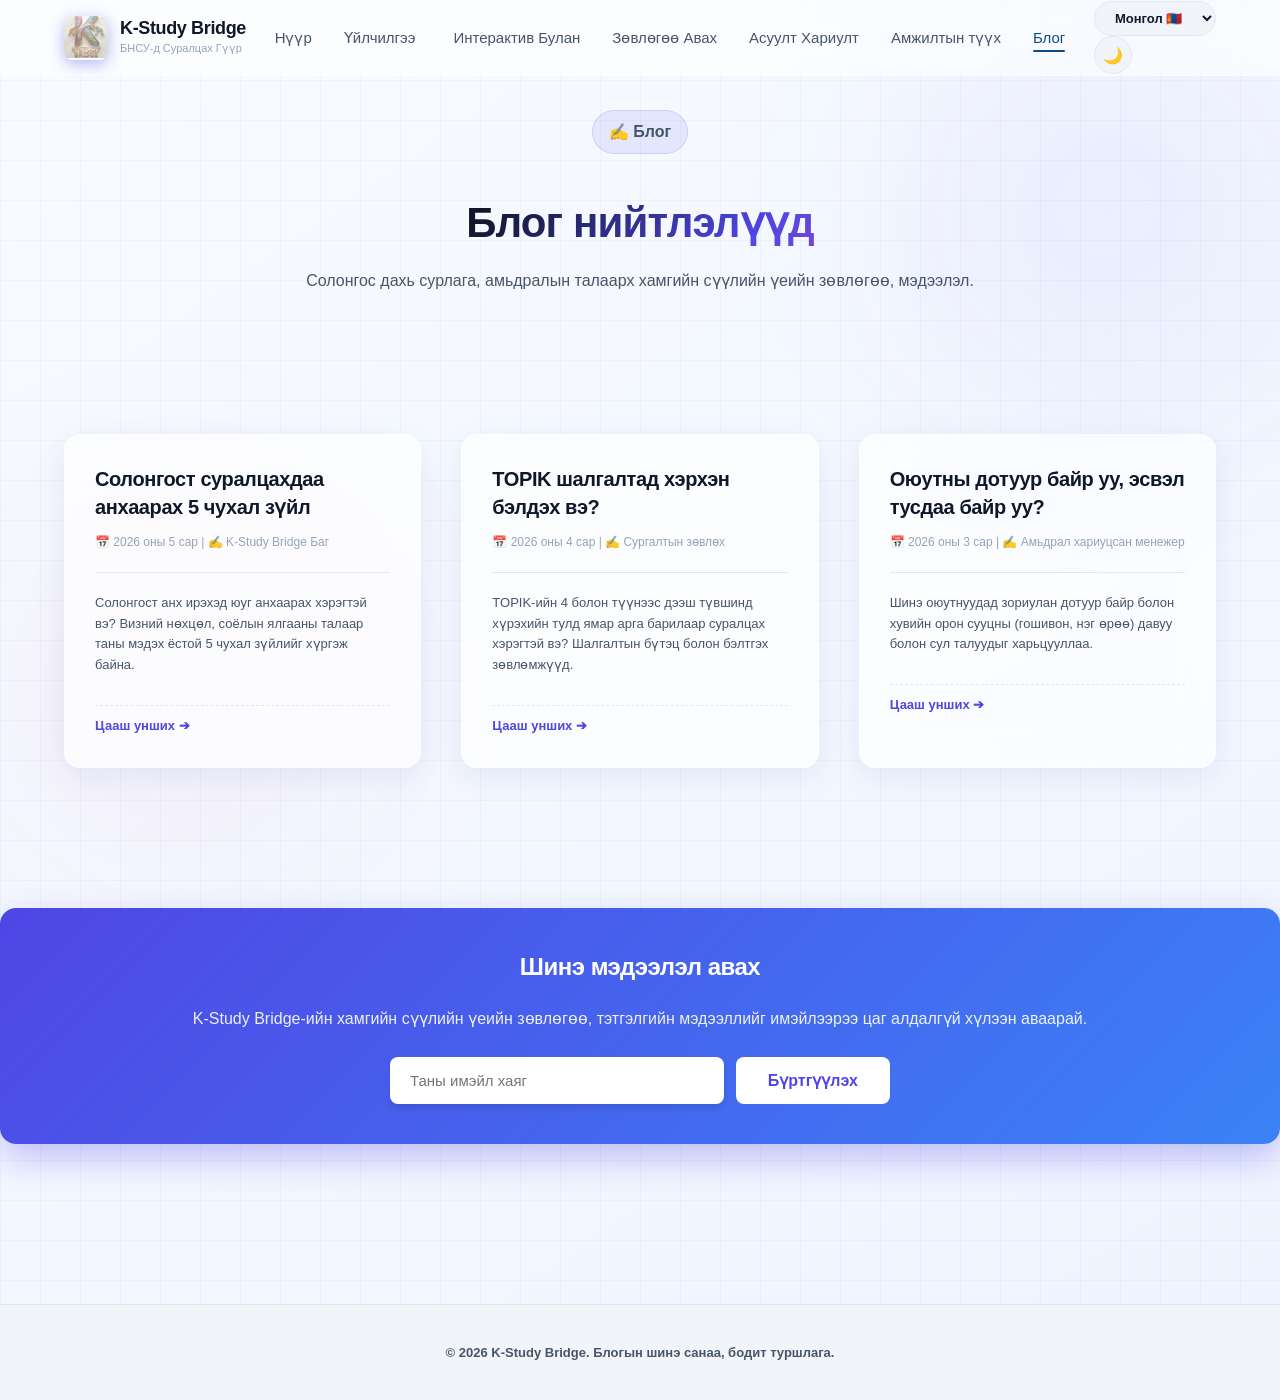
==== commit d8f8a61f: "Update HTML files" ====
--- a/blog.html
+++ b/blog.html
@@ -54,7 +54,6 @@
         <li><a href="index.html#booking" class="nav-link" data-translate="navBooking">Зөвлөгөө Авах</a></li>
         <li><a href="index.html#faq" class="nav-link" data-translate="navFaq">Асуулт Хариулт</a></li>
         <li><a href="success-story.html" class="nav-link" data-translate="navStory">Амжилтын түүх</a></li>
-        <li><a href="pricing.html" class="nav-link" data-translate="navPricing">Үнэ</a></li>
         <li><a href="blog.html" class="nav-link" data-translate="navBlog">Блог</a></li>
       </ul>
 
--- a/css/style.min.css
+++ b/css/style.min.css
@@ -1 +1 @@
-@import url(https://fonts.googleapis.com/css2?family=Inter:wght@300;400;500;600;700&family=Outfit:wght@400;500;600;700;800&display=swap);:root{--font-primary:'Inter',sans-serif;--font-heading:'Outfit',sans-serif;--bg-primary:#f8fafc;--bg-secondary:#f1f5f9;--body-bg-start:#f8fbff;--body-bg-end:#eef4ff;--glow-color-a:rgba(79, 70, 229, 0.14);--glow-color-b:rgba(236, 72, 153, 0.10);--text-primary:#0f172a;--text-secondary:#475569;--text-muted:#94a3b8;--accent-primary:#0f4c81;--accent-secondary:#e31b23;--accent-glow:rgba(255, 255, 255, 0.75);--glass-bg:rgba(255, 255, 255, 0.7);--glass-border:rgba(255, 255, 255, 0.5);--glass-shadow:0 8px 32px 0 rgba(31, 38, 135, 0.08);--card-shadow:0 4px 20px 0 rgba(0, 0, 0, 0.03);--inset-shadow:inset 0 2px 4px 0 rgba(0, 0, 0, 0.05);--radius-sm:8px;--radius-md:16px;--radius-lg:24px;--radius-full:9999px;--border-color:#e2e8f0;--transition-fast:0.2s cubic-bezier(0.4, 0, 0.2, 1);--transition-smooth:0.4s cubic-bezier(0.4, 0, 0.2, 1);--max-width:1200px;--grid-color:rgba(79, 70, 229, 0.04)}html[lang=mn]{--font-primary:'Arial',sans-serif;--font-heading:'Arial',sans-serif}body.dark-mode{--bg-primary:#090d16;--bg-secondary:#0f172a;--body-bg-start:#040816;--body-bg-end:#0f172a;--glow-color-a:rgba(129, 140, 248, 0.18);--glow-color-b:rgba(244, 114, 182, 0.14);--text-primary:#f8fafc;--text-secondary:#cbd5e1;--text-muted:#64748b;--accent-primary:#6366f1;--accent-secondary:#60a5fa;--accent-glow:#f472b6;--glass-bg:rgba(15, 23, 42, 0.7);--glass-border:rgba(255, 255, 255, 0.08);--glass-shadow:0 8px 32px 0 rgba(0, 0, 0, 0.4);--card-shadow:0 4px 20px 0 rgba(0, 0, 0, 0.2);--border-color:#1e293b;--grid-color:rgba(255, 255, 255, 0.03)}*,::after,::before{box-sizing:border-box;margin:0;padding:0}html{scroll-behavior:smooth}body{font-family:var(--font-primary);min-height:100vh;background-color:var(--bg-primary);background-image:linear-gradient(var(--grid-color) 1px,transparent 1px),linear-gradient(90deg,var(--grid-color) 1px,transparent 1px),linear-gradient(145deg,var(--body-bg-start) 0,var(--body-bg-end) 100%);background-size:40px 40px,40px 40px,100% 100%;color:var(--text-primary);line-height:1.6;overflow-x:hidden;transition:background-color var(--transition-smooth),background-image var(--transition-smooth),color var(--transition-smooth)}body::after,body::before{content:'';position:fixed;inset:auto;width:50vw;height:50vw;max-width:600px;max-height:600px;border-radius:50%;filter:blur(100px);opacity:.6;z-index:-1;pointer-events:none;animation:orbFloat 15s ease-in-out infinite alternate}body::before{top:-10%;right:-10%;background:radial-gradient(circle,var(--glow-color-a) 0,rgba(0,0,0,0) 70%)}body::after{bottom:-10%;left:-10%;background:radial-gradient(circle,var(--glow-color-b) 0,rgba(0,0,0,0) 70%);animation-delay:-7s}@keyframes orbFloat{0%{transform:translate(0,0) scale(1)}50%{transform:translate(-30px,50px) scale(1.1)}100%{transform:translate(20px,-20px) scale(.9)}}h1,h2,h3,h4,h5,h6{font-family:var(--font-heading);font-weight:700;letter-spacing:-.02em}a{color:inherit;text-decoration:none}button,input,select,textarea{font-family:inherit;font-size:inherit;outline:0}.btn-primary:focus-visible,.btn-secondary:focus-visible,.chatbot-toggle-btn:focus-visible,.faq-q:focus-visible,.form-control-input:focus-visible,.form-control-select:focus-visible,.service-card:focus-visible,button:focus-visible,input:focus-visible,select:focus-visible,textarea:focus-visible{outline:3px solid rgba(59,130,246,.85);outline-offset:3px}button{cursor:pointer;border:none;background:0 0}.container{width:90%;max-width:var(--max-width);margin:0 auto;padding:80px 0}.glass-card{background:var(--glass-bg);backdrop-filter:blur(16px);-webkit-backdrop-filter:blur(16px);border:1px solid var(--glass-border);border-radius:var(--radius-md);box-shadow:var(--glass-shadow);transition:transform var(--transition-fast),box-shadow var(--transition-fast),border var(--transition-smooth)}.glass-card:hover{transform:translateY(-4px);box-shadow:0 12px 40px 0 rgba(31,38,135,.12);border-color:rgba(99,102,241,.3)}.glowing-bg-circle{position:absolute;width:500px;height:500px;border-radius:50%;background:radial-gradient(circle,rgba(99,102,241,.15) 0,rgba(236,72,153,.05) 50%,rgba(0,0,0,0) 100%);filter:blur(50px);z-index:-1;pointer-events:none}.glowing-bg-circle-1{top:-200px;right:-100px}.glowing-bg-circle-2{bottom:20%;left:-250px}.navbar{position:fixed;top:0;left:0;width:100%;z-index:1000;background:rgba(255,255,255,.6);backdrop-filter:blur(20px);-webkit-backdrop-filter:blur(20px);border-bottom:1px solid var(--glass-border);transition:background-color var(--transition-smooth)}.skip-link{position:absolute;left:1rem;top:-3rem;z-index:1100;padding:.75rem 1rem;background:rgba(15,23,42,.95);color:#fff;border-radius:var(--radius-full);font-size:.92rem;text-decoration:none;transition:top var(--transition-fast),transform var(--transition-fast)}.skip-link:focus{top:1rem;transform:translateY(0)}.nav-toggle{display:none;border:none;background:0 0;color:var(--text-secondary);font-size:1.25rem;cursor:pointer;padding:.85rem}.nav-toggle i{transition:opacity var(--transition-fast),transform var(--transition-fast)}.nav-toggle:focus-visible{outline:3px solid rgba(59,130,246,.85);outline-offset:4px}.nav-toggle i.fa-xmark{display:none;opacity:0;transform:scale(.9)}.navbar.open .nav-toggle i.fa-bars{opacity:0}.navbar.open .nav-toggle i.fa-xmark{display:inline-block;opacity:1;transform:scale(1)}.dropdown-toggle.active,.nav-link.active{color:var(--accent-primary)}.dropdown-toggle.active::after,.nav-link.active::after{content:'';position:absolute;left:0;bottom:-6px;width:100%;height:2px;background:var(--accent-primary);border-radius:999px}body.dark-mode .navbar{background:rgba(9,13,22,.6)}.navbar.scrolled{background:rgba(255,255,255,.92);border-color:rgba(79,70,229,.18);box-shadow:0 18px 45px rgba(15,23,42,.12)}body.dark-mode .navbar.scrolled{background:rgba(7,11,20,.9);border-color:rgba(79,70,229,.22);box-shadow:0 18px 45px rgba(0,0,0,.32)}.nav-container{display:flex;justify-content:space-between;align-items:center;width:90%;max-width:var(--max-width);height:75px;margin:0 auto}.nav-logo{display:flex;align-items:center;gap:12px}.logo-icon-img-wrap{width:44px;height:44px;border-radius:var(--radius-sm);overflow:hidden;box-shadow:0 4px 15px rgba(79,70,229,.4);background-color:var(--bg-primary);display:flex;align-items:center;justify-content:center}.nav-logo-img{width:100%;height:100%;object-fit:cover}.logo-meta h1{font-size:18px;line-height:1.2}.logo-meta span{font-size:11px;color:var(--text-muted);display:block}.nav-links{display:flex;align-items:center;gap:32px;list-style:none}.nav-item.dropdown{position:relative}.nav-link{position:relative;font-weight:500;color:var(--text-secondary);font-size:15px;transition:color var(--transition-fast)}.dropdown-toggle{position:relative;display:inline-flex;align-items:center;gap:6px;color:var(--text-secondary);background:0 0;border:none;padding:0;cursor:pointer}.dropdown-toggle:focus,.dropdown-toggle:hover{color:var(--accent-primary)}.nav-item.dropdown .dropdown-menu{display:none;position:absolute;top:calc(100% + 6px);left:0;min-width:220px;background:var(--glass-bg);border:1px solid var(--border-color);border-radius:var(--radius-md);box-shadow:0 20px 45px rgba(15,23,42,.12);padding:10px 0;z-index:1001;transition:opacity var(--transition-fast),transform var(--transition-fast);opacity:0;transform:translateY(8px);pointer-events:none}.nav-item.dropdown.dropdown-open .dropdown-menu,.nav-item.dropdown:focus-within .dropdown-menu,.nav-item.dropdown:hover .dropdown-menu{display:block;opacity:1;transform:translateY(0);pointer-events:auto}.nav-item.dropdown .dropdown-menu li{list-style:none}.nav-item.dropdown .dropdown-menu a{display:flex;align-items:center;gap:16px;padding:10px 20px;color:var(--text-secondary);font-size:14px;transition:background var(--transition-fast),color var(--transition-fast)}.nav-item.dropdown .dropdown-menu a:focus,.nav-item.dropdown .dropdown-menu a:hover{background:rgba(79,70,229,.08);color:var(--accent-primary)}.lang-select-dropdown{background:var(--bg-secondary);color:var(--text-primary);border:1px solid var(--border-color);padding:8px 16px;border-radius:var(--radius-full);font-weight:600;font-size:13px;cursor:pointer;outline:0;transition:background var(--transition-fast),border-color var(--transition-fast),color var(--transition-fast)}.lang-select-dropdown:focus,.lang-select-dropdown:hover{background:var(--accent-primary);color:#fff;border-color:var(--accent-primary)}.lang-select-dropdown option{background:var(--bg-primary);color:var(--text-primary)}.theme-btn{width:38px;height:38px;background:var(--bg-secondary);border:1px solid var(--border-color);border-radius:50%;display:flex;align-items:center;justify-content:center;font-size:16px;transition:background var(--transition-fast)}.theme-btn:hover{background:var(--border-color)}.hero{position:relative;padding-top:150px;padding-bottom:80px;overflow:hidden}.hero-grid{display:grid;grid-template-columns:1.2fr 0.8fr;gap:60px;align-items:center}.hero-badge{display:inline-flex;align-items:center;background:rgba(79,70,229,.1);color:var(--accent-primary);padding:8px 16px;border-radius:var(--radius-full);font-size:13px;font-weight:600;margin-bottom:24px;border:1px solid rgba(79,70,229,.15)}body.dark-mode .hero-badge{background:rgba(99,102,241,.2)}.hero-title{font-size:48px;line-height:1.15;margin-bottom:24px;background:linear-gradient(135deg,var(--text-primary) 30%,var(--accent-primary),var(--accent-glow));background-clip:text;-webkit-background-clip:text;-webkit-text-fill-color:transparent}.hero-desc{font-size:17px;color:var(--text-secondary);margin-bottom:40px;max-width:600px}.hero-actions{display:flex;gap:16px;margin-bottom:48px}.btn-primary{background:linear-gradient(135deg,var(--accent-primary),var(--accent-secondary));color:#fff;font-weight:600;font-size:15px;padding:14px 28px;border-radius:var(--radius-sm);box-shadow:0 4px 15px rgba(79,70,229,.35);display:inline-flex;align-items:center;gap:10px;transition:transform var(--transition-fast),box-shadow var(--transition-fast)}.btn-primary:hover{transform:translateY(-2px);box-shadow:0 8px 25px rgba(79,70,229,.5)}.btn-secondary{background:var(--bg-secondary);color:var(--text-primary);border:1px solid var(--border-color);font-weight:600;font-size:15px;padding:14px 28px;border-radius:var(--radius-sm);display:inline-flex;align-items:center;transition:background var(--transition-fast),border-color var(--transition-fast)}.btn-secondary:hover{background:var(--border-color)}.hero-stats{display:flex;gap:40px;border-top:1px solid var(--border-color);padding-top:32px}.stat-item h4{font-size:28px;color:var(--accent-primary);line-height:1.1;margin-bottom:4px}.stat-item p{font-size:13px;color:var(--text-muted);font-weight:500}.hero-visual{position:relative;display:flex;justify-content:center;align-items:center}.hero-fade-slider{position:relative;width:480px;height:520px;border-radius:24px;overflow:hidden;box-shadow:0 25px 50px rgba(0,0,0,.25);border:6px solid var(--bg-primary);animation:floatCircle 6s ease-in-out infinite;background-color:var(--glass-bg)}.fade-slide{position:absolute;top:0;left:0;width:100%;height:100%;object-fit:cover;opacity:0;animation:fadeAnimation 16s infinite}picture:first-child .fade-slide{animation-delay:0s}picture:nth-child(2) .fade-slide{animation-delay:4s}picture:nth-child(3) .fade-slide{animation-delay:8s}picture:nth-child(4) .fade-slide{animation-delay:12s}@keyframes fadeAnimation{0%{opacity:0;transform:scale(1.05)}5%{opacity:1;transform:scale(1)}25%{opacity:1;transform:scale(1)}30%{opacity:0;transform:scale(1.05)}100%{opacity:0;transform:scale(1.05)}}.floating-overlay-card{position:absolute;padding:16px;border-radius:var(--radius-sm);background:rgba(255,255,255,.85);backdrop-filter:blur(10px);border:1px solid rgba(255,255,255,.5);box-shadow:0 10px 25px rgba(0,0,0,.08);display:flex;align-items:center;gap:12px}body.dark-mode .floating-overlay-card{background:rgba(15,23,42,.85);border-color:rgba(255,255,255,.08);box-shadow:0 10px 25px rgba(0,0,0,.3)}.card-1{bottom:20px;left:-20px;animation:floatCircle 5s ease-in-out infinite alternate}.card-2{top:10px;right:-10px;animation:floatCircle 4s ease-in-out infinite alternate-reverse}.floating-card-icon{width:40px;height:40px;border-radius:50%;background:var(--accent-primary);color:#fff;display:flex;align-items:center;justify-content:center;font-size:18px}.floating-card-meta span{display:block;font-size:11px;color:var(--text-muted)}.floating-card-meta strong{font-size:14px;color:var(--text-primary);font-family:var(--font-heading)}@keyframes floatCircle{0%{transform:translateY(0)}100%{transform:translateY(-15px)}}@keyframes spinSlow{0%{transform:rotate(0)}100%{transform:rotate(360deg)}}.services-section{background-color:var(--bg-secondary);transition:background-color var(--transition-smooth)}.section-header{text-align:center;max-width:700px;margin:0 auto 60px auto}.section-header h2{font-size:36px;color:var(--text-primary);margin-bottom:16px}.section-header p{color:var(--text-secondary);font-size:16px}.services-grid{display:grid;grid-template-columns:repeat(auto-fit,minmax(260px,1fr));gap:30px}.service-card{text-align:left;overflow:hidden;display:flex;flex-direction:column}.service-image-wrapper{position:relative;width:100%;height:220px;overflow:hidden;border-bottom:1px solid var(--glass-border)}.service-img{width:100%;height:100%;object-fit:cover;transition:transform var(--transition-smooth)}.service-card:hover .service-img{transform:scale(1.08)}.service-content{padding:30px;flex-grow:1;display:flex;flex-direction:column;position:relative}.service-icon-badge{position:absolute;top:5%;right:5%;width:38px;height:38px;border-radius:var(--radius-md);background:var(--bg-primary);color:var(--text-primary);display:flex;align-items:center;justify-content:center;font-size:24px;box-shadow:0 4px 15px rgba(0,0,0,.1);z-index:2;border:1px solid var(--border-color);transition:transform var(--transition-fast)}.service-card:hover .service-icon-badge{transform:translateY(-5px)}body.dark-mode .service-icon-badge{background:var(--bg-secondary);box-shadow:0 4px 15px rgba(0,0,0,.4)}.service-content h3{font-size:20px;margin-bottom:14px}.service-card p{font-size:14px;color:var(--text-secondary);line-height:1.6}.service-card[data-target-tab]{cursor:pointer}.service-card-action{margin-top:20px;display:flex;align-items:center}.service-learn-more{font-size:13px;font-weight:700;color:var(--accent-primary);display:inline-block;transition:color var(--transition-fast),transform var(--transition-fast)}.service-card:hover .service-learn-more{color:var(--accent-glow);transform:translateX(6px)}.detail-page-wrapper{padding-top:110px}.detail-page-hero{display:grid;grid-template-columns:1.1fr 0.9fr;gap:32px;align-items:center}.detail-page-badge{display:inline-flex;align-items:center;gap:8px;padding:10px 14px;border-radius:var(--radius-full);background:rgba(99,102,241,.12);color:var(--accent-primary);font-size:13px;font-weight:700}.detail-page-hero h1{font-size:42px;line-height:1.1;margin:18px 0 16px}.detail-page-hero p{color:var(--text-secondary);font-size:17px;line-height:1.7}.detail-page-hero .hero-actions{margin-top:28px}.detail-panel{padding:24px;border-radius:var(--radius-md);background:var(--glass-bg);border:1px solid var(--glass-border);box-shadow:var(--glass-shadow)}.detail-panel h3{font-size:18px;margin-bottom:12px}.detail-panel li,.detail-panel p{color:var(--text-secondary);line-height:1.6}.detail-grid{display:grid;grid-template-columns:repeat(auto-fit,minmax(260px,1fr));gap:24px;margin-top:30px}.detail-card{padding:24px;border-radius:var(--radius-md);background:var(--glass-bg);border:1px solid var(--glass-border);box-shadow:var(--glass-shadow)}.detail-card h3{font-size:18px;margin-bottom:10px}.detail-card ul{padding-left:18px;display:grid;gap:8px}.detail-steps{display:grid;gap:14px;margin-top:18px}.detail-step{display:flex;gap:14px;align-items:flex-start;padding:14px;border-radius:var(--radius-sm);background:rgba(99,102,241,.08);border:1px solid rgba(99,102,241,.12)}.detail-step-number{width:36px;height:36px;border-radius:50%;display:grid;place-items:center;background:var(--accent-primary);color:#fff;font-weight:800;flex:0 0 36px}.dashboard-container{margin-top:20px}.dashboard-nav{display:flex;justify-content:center;flex-wrap:wrap;gap:12px;margin-bottom:40px}.dashboard-tab-btn{padding:14px 24px;border-radius:var(--radius-full);background:var(--bg-secondary);color:var(--text-secondary);font-weight:600;font-size:14px;border:1px solid var(--border-color);transition:all var(--transition-fast)}.dashboard-tab-btn:hover{background:var(--border-color)}.dashboard-tab-btn.active{background:var(--accent-primary);color:#fff;border-color:var(--accent-primary);box-shadow:0 4px 15px rgba(79,70,229,.3)}.dashboard-panel{display:none}.dashboard-panel.active{display:block}.fade-in{animation:fadeInEffect .5s ease-out forwards}@keyframes fadeInEffect{from{opacity:0;transform:translateY(10px)}to{opacity:1;transform:translateY(0)}}.uni-controls-wrap{display:grid;grid-template-columns:1.2fr 0.8fr 0.8fr 1fr;gap:16px;margin-bottom:32px;align-items:center}.search-input-group{position:relative}.search-icon{position:absolute;left:16px;top:50%;transform:translateY(-50%);color:var(--text-muted);font-size:16px}.form-control-input{width:100%;background:var(--bg-primary);border:1px solid var(--border-color);color:var(--text-primary);padding:14px 16px 14px 44px;border-radius:var(--radius-sm);font-size:14px;transition:border-color var(--transition-fast)}.form-control-select{width:100%;background:var(--bg-primary);border:1px solid var(--border-color);color:var(--text-primary);padding:14px 16px;border-radius:var(--radius-sm);font-size:14px;cursor:pointer;transition:border-color var(--transition-fast)}.form-control-input:focus,.form-control-select:focus{border-color:var(--accent-primary)}.tuition-slider-group{display:flex;flex-direction:column;gap:6px}.slider-label-meta{display:flex;justify-content:space-between;font-size:12px;color:var(--text-muted);font-weight:500}.custom-range-slider{appearance:none;-webkit-appearance:none;width:100%;height:6px;border-radius:var(--radius-full);background:var(--border-color);outline:0}.custom-range-slider::-webkit-slider-thumb{-webkit-appearance:none;width:18px;height:18px;border-radius:50%;background:var(--accent-primary);cursor:pointer;box-shadow:0 2px 8px rgba(79,70,229,.4);transition:transform .1s ease}.custom-range-slider::-webkit-slider-thumb:hover{transform:scale(1.2)}.university-cards-grid{display:grid;grid-template-columns:repeat(auto-fill,minmax(340px,1fr));gap:30px}.university-card{padding:24px;display:flex;flex-direction:column;justify-content:space-between;min-height:400px}.card-header-uni{display:flex;gap:16px;align-items:flex-start;margin-bottom:20px;border-bottom:1px solid var(--border-color);padding-bottom:16px}.uni-logo-avatar{width:52px;height:52px;border-radius:var(--radius-sm);display:flex;align-items:center;justify-content:center;color:#fff;font-family:var(--font-heading);font-size:16px;font-weight:800;flex-shrink:0;box-shadow:0 4px 10px rgba(0,0,0,.1)}.uni-meta-title h3{font-size:18px;line-height:1.3;margin:6px 0}.uni-tag{font-size:10px;font-weight:700;text-transform:uppercase;padding:3px 8px;border-radius:var(--radius-full);letter-spacing:.05em;display:inline-block}.tag-d2{background:rgba(59,130,246,.15);color:var(--accent-secondary)}.tag-d4{background:rgba(236,72,153,.15);color:var(--accent-glow)}.uni-region-marker{font-size:12px;color:var(--text-muted);font-weight:500;display:block}.card-body-uni{display:flex;flex-direction:column;gap:12px;margin-bottom:24px}.uni-detail-item{display:flex;justify-content:space-between;font-size:13px;border-bottom:1px dashed var(--border-color);padding-bottom:6px}.uni-detail-item strong{color:var(--text-secondary)}.uni-detail-item span{font-weight:600;text-align:right}.uni-majors-section{font-size:13px;margin-top:4px}.uni-majors-section strong{color:var(--text-secondary);display:block;margin-bottom:6px}.uni-majors-pills{display:flex;flex-wrap:wrap;gap:6px}.uni-majors-pills span{font-size:11px;background:var(--bg-secondary);color:var(--text-secondary);padding:3px 8px;border-radius:var(--radius-full);font-weight:500;border:1px solid var(--border-color)}.card-footer-uni{display:flex;justify-content:space-between;align-items:center;border-top:1px solid var(--border-color);padding-top:16px}.uni-rating-badge{font-weight:700;color:#f59e0b;font-size:14px}.uni-web-btn{font-size:12px;font-weight:700;color:var(--accent-primary);transition:transform var(--transition-fast)}.uni-web-btn:hover{transform:translateX(2px)}.uni-no-results{grid-column:1/-1;text-align:center;padding:60px 0;color:var(--text-muted)}.no-results-icon{font-size:48px;margin-bottom:16px}.calculator-grid{display:grid;grid-template-columns:1.2fr 0.8fr;gap:40px;align-items:start}.calc-sliders-card{padding:40px 30px}.calc-slider-block{margin-bottom:30px}.calc-slider-block:last-child{margin-bottom:0}.calc-label-row{display:flex;justify-content:space-between;align-items:center;margin-bottom:10px}.calc-label-row label{font-weight:600;font-size:14px;color:var(--text-secondary)}.calc-numeric-val{font-family:var(--font-heading);font-size:16px;font-weight:700;color:var(--accent-primary)}.calc-summary-card{padding:40px 30px;text-align:center;position:sticky;top:100px}.calc-summary-title{font-size:18px;color:var(--text-secondary);margin-bottom:24px}.calc-total-display-wrap{margin-bottom:32px}.total-value-krw{font-family:var(--font-heading);font-size:38px;font-weight:850;line-height:1.1;color:var(--accent-primary);margin-bottom:8px;text-shadow:0 4px 10px rgba(79,70,229,.15)}.total-conversions-row{display:flex;justify-content:center;gap:20px;padding:12px;border-radius:var(--radius-sm);background:var(--bg-secondary);border:1px solid var(--border-color)}.conversion-col{display:flex;flex-direction:column}.conversion-col span{font-size:10px;color:var(--text-muted);text-transform:uppercase;font-weight:600}.conversion-col strong{font-size:16px;font-family:var(--font-heading);color:var(--text-primary)}.budget-badge-wrap{margin-bottom:24px}.budget-badge-label{font-size:12px;font-weight:600;color:var(--text-muted);display:block;margin-bottom:8px}.budget-badge{display:inline-block;padding:8px 16px;border-radius:var(--radius-full);font-weight:700;font-size:13px;text-transform:uppercase;letter-spacing:.05em}.badge-low{background:rgba(16,185,129,.15);color:#10b981}.badge-mid{background:rgba(59,130,246,.15);color:#3b82f6}.badge-high{background:rgba(236,72,153,.15);color:#ec4899}.budget-tip-text{font-size:13px;color:var(--text-secondary);line-height:1.6;border-top:1px solid var(--border-color);padding-top:20px}.calc-disclaimer{font-size:11px;color:var(--text-muted);margin-top:24px;line-height:1.4;text-align:left}.visa-assistant-wrap{display:grid;grid-template-columns:0.8fr 1.2fr;gap:40px;align-items:start}.visa-config-card{padding:30px}.visa-select-box-wrap{margin-top:16px}.visa-checklist-card{padding:40px 30px}.visa-checklist-tracker-header{margin-bottom:24px;border-bottom:1px solid var(--border-color);padding-bottom:16px}.visa-checklist-tracker-header h4{font-size:20px;margin-bottom:6px}.visa-meta-sub{font-size:13px;color:var(--text-muted)}.visa-checklist-item{margin-bottom:16px;padding:12px 16px;border-radius:var(--radius-sm);background:var(--bg-primary);border:1px solid var(--border-color);transition:all var(--transition-fast)}.visa-checklist-item:hover{border-color:rgba(99,102,241,.3)}.visa-checklist-item.completed{background:rgba(16,185,129,.05);border-color:rgba(16,185,129,.2)}body.dark-mode .visa-checklist-item.completed{background:rgba(16,185,129,.1);border-color:rgba(16,185,129,.3)}.visa-check-label{display:flex;align-items:flex-start;gap:12px;cursor:pointer;font-size:14px;font-weight:500;color:var(--text-secondary)}.visa-item-checkbox{display:none}.custom-checkbox-indicator{width:20px;height:20px;border-radius:4px;border:2px solid var(--text-muted);flex-shrink:0;display:inline-flex;align-items:center;justify-content:center;position:relative;transition:all var(--transition-fast)}.visa-item-checkbox:checked+.custom-checkbox-indicator{background:#10b981;border-color:#10b981}.visa-item-checkbox:checked+.custom-checkbox-indicator::after{content:'✓';color:#fff;font-size:12px;font-weight:800}.visa-chk-text{transition:color var(--transition-fast)}.visa-item-checkbox:checked~.visa-chk-text{color:var(--text-muted);text-decoration:line-through}.visa-progress-wrap{margin-top:30px;border-top:1px solid var(--border-color);padding-top:20px}.visa-progress-header{display:flex;justify-content:space-between;font-size:13px;font-weight:600;color:var(--text-secondary);margin-bottom:8px}.visa-progress-bar-bg{width:100%;height:8px;border-radius:var(--radius-full);background:var(--bg-secondary);overflow:hidden}.visa-progress-bar-fill{height:100%;border-radius:var(--radius-full);background:linear-gradient(90deg,#10b981,#34d399);transition:width var(--transition-smooth)}.housing-catalog-grid{display:grid;grid-template-columns:repeat(auto-fit,minmax(280px,1fr));gap:30px}.housing-card{padding:30px;display:flex;flex-direction:column;justify-content:space-between}.housing-card h3{font-size:20px;margin-bottom:12px}.housing-card p{font-size:13px;color:var(--text-secondary);margin-bottom:24px;line-height:1.6}.housing-features-list{list-style:none;margin-bottom:24px}.housing-features-list li{font-size:12px;color:var(--text-secondary);margin-bottom:8px;display:flex;align-items:center;gap:8px}.housing-features-list li::before{content:'✦';color:var(--accent-primary);font-weight:700}.housing-cost-row{border-top:1px solid var(--border-color);padding-top:16px;display:flex;justify-content:space-between;align-items:center}.housing-cost-row span{font-size:11px;color:var(--text-muted);text-transform:uppercase;font-weight:600}.housing-cost-row strong{font-family:var(--font-heading);font-size:16px;color:var(--accent-primary)}.booking-section{position:relative;overflow:hidden}.booking-wizard-card{max-width:760px;margin:0 auto;padding:40px}.wizard-progress-header-wrap{margin-bottom:40px}.wizard-progress-meta{display:flex;justify-content:space-between;font-size:13px;color:var(--text-muted);font-weight:600;margin-bottom:8px}.wizard-progress-bg{width:100%;height:6px;border-radius:var(--radius-full);background:var(--bg-secondary);margin-bottom:24px}.wizard-progress-fill{height:100%;border-radius:var(--radius-full);background:linear-gradient(90deg,var(--accent-primary),var(--accent-glow));width:0%;transition:width var(--transition-smooth)}.step-indicators-wrap{display:flex;justify-content:space-between;position:relative}.step-indicator-item{display:flex;align-items:center;gap:8px;font-size:13px;color:var(--text-muted);font-weight:600;transition:color var(--transition-fast)}.step-indicator-item.active{color:var(--accent-primary)}.step-ind-circle{width:24px;height:24px;border-radius:50%;border:2px solid var(--text-muted);display:flex;align-items:center;justify-content:center;font-size:11px;transition:all var(--transition-fast)}.step-indicator-item.active .step-ind-circle{border-color:var(--accent-primary);background:var(--accent-primary);color:#fff}.wizard-step{display:none}.wizard-step.active{display:block;animation:fadeInEffect .4s ease-out forwards}.form-group-block{margin-bottom:24px}.form-group-block label{display:block;font-size:14px;font-weight:600;color:var(--text-secondary);margin-bottom:8px}.wizard-form-input{width:100%;background:var(--bg-secondary);border:1px solid var(--border-color);color:var(--text-primary);padding:14px 16px;border-radius:var(--radius-sm);font-size:14px;transition:all var(--transition-fast)}.wizard-form-input:focus{border-color:var(--accent-primary);background:var(--bg-primary);box-shadow:0 0 0 4px rgba(79,70,229,.1)}.wizard-form-input.input-error{border-color:#ef4444;background:rgba(239,68,68,.03)}.form-error{display:none;font-size:12px;color:#ef4444;font-weight:600;margin-top:6px}.form-error.show{display:block}.booking-status-message{margin:18px 0 0;font-size:14px;line-height:1.55;color:var(--text-secondary);min-height:22px}.booking-status-message.info{color:#2563eb}.booking-status-message.success{color:#10b981}.booking-status-message.error{color:#ef4444}.btn-primary{position:relative}.btn-primary.loading{cursor:wait;opacity:.9}.btn-primary.loading::after{content:'';position:absolute;right:16px;top:50%;width:16px;height:16px;margin-top:-8px;border:2px solid rgba(255,255,255,.85);border-top-color:transparent;border-radius:50%;animation:spin .8s linear infinite}@keyframes spin{from{transform:rotate(0)}to{transform:rotate(360deg)}}.summary-data-item.hidden{display:none}.wizard-two-col{display:grid;grid-template-columns:1fr 1fr;gap:20px}.wizard-summary-layout{background:var(--bg-secondary);border:1px solid var(--border-color);border-radius:var(--radius-sm);padding:24px;margin-bottom:24px}.wizard-summary-layout h4{font-size:16px;margin-bottom:16px;border-bottom:1px solid var(--border-color);padding-bottom:8px}.summary-data-list{display:flex;flex-direction:column;gap:12px}.summary-data-item{display:flex;justify-content:space-between;font-size:13px}.summary-data-item span{color:var(--text-muted);font-weight:500}.summary-data-item strong{color:var(--text-primary);text-align:right}.booking-wizard-actions{display:flex;justify-content:flex-end;gap:16px;border-top:1px solid var(--border-color);padding-top:30px;margin-top:30px}.booking-success-container{display:none;flex-direction:column;align-items:center;text-align:center;padding:40px 20px;position:relative}.success-icon-globe{width:80px;height:80px;border-radius:50%;background:rgba(16,185,129,.1);color:#10b981;display:flex;align-items:center;justify-content:center;font-size:40px;margin-bottom:24px;animation:scaleBounce .5s cubic-bezier(.175,.885,.32,1.275) forwards}@keyframes scaleBounce{0%{transform:scale(0)}100%{transform:scale(1)}}.success-title{font-size:26px;margin-bottom:16px;color:var(--text-primary)}.success-desc{font-size:15px;color:var(--text-secondary);max-width:550px;margin-bottom:32px;line-height:1.6}.confetti-canvas-element{position:absolute;top:0;left:0;width:100%;height:100%;pointer-events:none;z-index:10}.faq-grid{max-width:800px;margin:0 auto;display:flex;flex-direction:column;gap:16px}.faq-item{overflow:hidden}.faq-q{padding:24px 30px;display:flex;justify-content:space-between;align-items:center;cursor:pointer;transition:background var(--transition-fast)}.faq-q h3{font-size:16px;color:var(--text-primary);font-weight:600;padding-right:20px}.faq-icon-indicator{width:24px;height:24px;border-radius:50%;background:var(--bg-secondary);display:flex;align-items:center;justify-content:center;font-size:12px;font-weight:700;color:var(--text-secondary);transition:transform var(--transition-fast),background var(--transition-fast)}.faq-item.active .faq-icon-indicator{transform:rotate(45deg);background:var(--accent-primary);color:#fff}.faq-a{max-height:0;overflow:hidden;transition:max-height var(--transition-smooth)}.faq-a-inner{padding:0 30px 24px 30px;font-size:14px;color:var(--text-secondary);line-height:1.6;border-top:1px solid var(--border-color);padding-top:16px}.faq-item.active .faq-a{max-height:500px}.footer{background-color:var(--bg-secondary);border-top:1px solid var(--border-color);padding-top:80px;padding-bottom:40px;font-size:14px;color:var(--text-secondary);transition:background-color var(--transition-smooth)}.footer-top-grid{display:grid;grid-template-columns:1.2fr 0.8fr;gap:80px;margin-bottom:60px}.footer-brand h2{font-size:22px;color:var(--text-primary);margin-bottom:12px}.footer-brand p{max-width:480px;color:var(--text-muted);line-height:1.6}.footer-contact h3{font-size:16px;color:var(--text-primary);margin-bottom:20px}.footer-contact-list{list-style:none}.footer-contact-list li{margin-bottom:12px;color:var(--text-secondary)}.footer-bottom{border-top:1px solid var(--border-color);padding-top:30px;display:flex;justify-content:space-between;align-items:center;flex-wrap:wrap;gap:20px}.footer-copyright{color:var(--text-muted);font-size:12px}.footer-social-icons{display:flex;gap:16px}.social-icon-btn{width:36px;height:36px;border-radius:50%;background:var(--bg-primary);border:1px solid var(--border-color);display:flex;align-items:center;justify-content:center;font-size:14px;transition:all var(--transition-fast)}.social-icon-btn:hover{background:var(--accent-primary);color:#fff;transform:translateY(-2px)}@media (max-width:992px){.hero-grid{grid-template-columns:1fr;gap:40px;text-align:center}.hero-badge,.hero-desc{margin-left:auto;margin-right:auto}.hero-actions{justify-content:center}.hero-stats{justify-content:center}.hero-visual{margin-top:30px}.hero-fade-slider{width:400px;height:440px;margin:0 auto}.uni-controls-wrap{grid-template-columns:1fr 1fr}.calculator-grid,.visa-assistant-wrap{grid-template-columns:1fr}.calc-summary-card{position:static}.footer-top-grid{grid-template-columns:1fr;gap:40px}}@media (max-width:900px){.detail-page-wrapper{padding-top:96px}.detail-page-hero{grid-template-columns:1fr;gap:24px}.detail-page-hero h1{font-size:32px}.detail-page-hero p{font-size:15px}.detail-grid{grid-template-columns:1fr;gap:18px}.detail-card,.detail-panel{padding:18px}.nav-toggle{display:inline-flex}.nav-links{display:none;flex-direction:column;width:100%;gap:16px;padding:14px 0;border-top:1px solid var(--glass-border);background:rgba(255,255,255,.92);backdrop-filter:blur(20px)}.navbar.open .nav-links{display:flex}.navbar.open .nav-toggle i.fa-bars{display:none}.navbar.open .nav-toggle i.fa-xmark{display:inline-block}.nav-item.dropdown .dropdown-menu{position:static;top:auto;left:auto;width:100%;box-shadow:none;border:none;background:0 0;padding:0;opacity:1;transform:none;pointer-events:auto;display:block}}@media (max-width:600px){.services-grid{display:flex;overflow-x:auto;overflow-y:hidden;gap:16px;padding-bottom:8px;scroll-snap-type:x mandatory;-webkit-overflow-scrolling:touch;scrollbar-width:thin}.services-grid::-webkit-scrollbar{height:6px}.services-grid::-webkit-scrollbar-thumb{background:rgba(99,102,241,.35);border-radius:999px}.service-card{min-width:85vw;flex:0 0 85vw;scroll-snap-align:start}.service-image-wrapper{height:180px}.service-content{padding:18px}.hero-title{font-size:34px}.hero-stats{flex-direction:column;gap:20px;align-items:center}.hero-fade-slider{width:100%;max-width:340px;height:380px;border-width:4px;border-radius:20px}.uni-controls-wrap{grid-template-columns:1fr}.nav-container{flex-wrap:wrap;height:auto;padding:10px 0;gap:10px}.nav-logo{flex:1 1 100%}.nav-actions{width:100%;justify-content:space-between;flex-wrap:wrap;gap:8px}.nav-links{display:flex;flex-direction:column;width:100%;gap:12px;padding-top:10px}.dropdown-toggle,.nav-link{width:100%;justify-content:flex-start}.nav-links li{width:100%}.nav-item.dropdown .dropdown-menu{position:static;top:auto;left:auto;width:100%;box-shadow:none;border:none;background:0 0;padding:0;opacity:1;transform:none;pointer-events:auto;display:block}.nav-item.dropdown .dropdown-menu a{padding-left:20px;border-radius:0}.detail-page-hero .hero-actions{flex-direction:column;align-items:stretch}.detail-page-hero .hero-actions a{width:100%;text-align:center;justify-content:center}.detail-step{gap:10px;padding:12px}.detail-step-number{width:32px;height:32px;flex:0 0 32px;font-size:14px}.wizard-two-col{grid-template-columns:1fr;gap:0}.step-indicators-wrap{flex-direction:column;gap:12px}.booking-wizard-card{padding:24px}}.chatbot-widget-container{position:fixed;bottom:30px;right:30px;z-index:9999;font-family:var(--font-primary)}.chatbot-toggle-btn{width:60px;height:60px;border-radius:50%;background:linear-gradient(135deg,var(--accent-primary),var(--accent-glow));box-shadow:0 8px 24px rgba(79,70,229,.4),inset 0 2px 4px rgba(255,255,255,.2);display:flex;align-items:center;justify-content:center;position:relative;transition:transform var(--transition-fast),box-shadow var(--transition-fast);border:1px solid rgba(255,255,255,.1)}.chatbot-toggle-btn:hover{transform:scale(1.08) rotate(-5deg);box-shadow:0 12px 30px rgba(79,70,229,.6)}.bot-toggle-icon{font-size:26px}.bot-toggle-badge{position:absolute;top:-2px;right:-2px;background:#10b981;color:#fff;font-size:9px;font-weight:800;padding:3px 6px;border-radius:var(--radius-full);border:2px solid var(--bg-primary);letter-spacing:.05em}.chatbot-window{width:380px;height:520px;display:flex;flex-direction:column;overflow:hidden;position:absolute;bottom:0;right:0;transform:translateY(40px) scale(.95);opacity:0;visibility:hidden;transition:all var(--transition-smooth);transform-origin:bottom right}.chatbot-window.active{transform:translateY(0) scale(1);opacity:1;visibility:visible}.chatbot-header{padding:16px 20px;background:linear-gradient(135deg,var(--accent-primary),var(--accent-secondary));color:#fff;display:flex;justify-content:space-between;align-items:center;border-bottom:1px solid rgba(255,255,255,.08)}.bot-header-info{display:flex;align-items:center;gap:12px}.bot-avatar{width:36px;height:36px;border-radius:50%;background:rgba(255,255,255,.15);display:flex;align-items:center;justify-content:center;font-size:20px;border:1px solid rgba(255,255,255,.25)}.bot-title-meta h3{font-size:15px;font-family:var(--font-heading)}.stories-section{padding:80px 0}.stories-section h2{font-size:32px;text-align:center;margin-bottom:50px;color:var(--text-primary)}.stories-grid{display:grid;grid-template-columns:repeat(auto-fit,minmax(300px,1fr));gap:30px}.story-card{padding:30px;border-radius:var(--radius-md);background:var(--glass-bg);border:1px solid var(--glass-border);box-shadow:var(--glass-shadow);transition:all var(--transition-fast);display:flex;flex-direction:column}.story-card:hover{transform:translateY(-6px);border-color:rgba(99,102,241,.3);box-shadow:0 12px 40px rgba(31,38,135,.15)}.story-header{display:flex;gap:16px;margin-bottom:24px;align-items:flex-start}.story-avatar{width:50px;height:50px;border-radius:50%;background:linear-gradient(135deg,var(--accent-primary),#3b82f6);color:#fff;display:flex;align-items:center;justify-content:center;font-weight:800;font-size:20px;flex-shrink:0}.story-meta{flex:1}.story-meta h3{font-size:18px;margin-bottom:4px;color:var(--text-primary)}.story-title{font-size:14px;color:#4f46e5;font-weight:600;margin-bottom:4px}.story-date{font-size:12px;color:var(--text-muted)}.story-content{display:flex;flex-direction:column;gap:12px}.story-content p{font-size:13px;line-height:1.6;color:var(--text-secondary)}.story-content strong{color:var(--text-primary);display:block;margin-bottom:6px}.pricing-section{padding:80px 0}.pricing-intro{text-align:center;max-width:700px;margin:0 auto 60px}.pricing-intro h2{font-size:32px;margin-bottom:16px;color:var(--text-primary)}.pricing-intro p{font-size:16px;color:var(--text-secondary)}.pricing-grid{display:grid;grid-template-columns:repeat(auto-fit,minmax(300px,1fr));gap:30px;margin-bottom:60px}.pricing-card{padding:40px 30px;border-radius:var(--radius-md);background:var(--glass-bg);border:1px solid var(--glass-border);box-shadow:var(--glass-shadow);display:flex;flex-direction:column;transition:all var(--transition-smooth);position:relative}.pricing-card:hover{transform:translateY(-8px);border-color:rgba(99,102,241,.3);box-shadow:0 15px 50px rgba(31,38,135,.2)}.pricing-header h3{font-size:22px;margin-bottom:8px;color:var(--text-primary)}.pricing-subtitle{font-size:13px;color:var(--text-muted);margin-bottom:24px}.pricing-price{display:flex;flex-direction:column;gap:4px;padding:20px 0;border-top:1px solid var(--border-color);border-bottom:1px solid var(--border-color);margin-bottom:30px}.price-amount{font-size:32px;font-weight:800;color:#4f46e5;font-family:var(--font-heading)}.price-period{font-size:12px;color:var(--text-muted)}.pricing-features{list-style:none;display:flex;flex-direction:column;gap:12px;margin-bottom:30px;flex-grow:1}.pricing-features li{font-size:13px;color:var(--text-secondary);display:flex;align-items:center;gap:8px}.blog-section{padding:80px 0}.blog-grid{display:grid;grid-template-columns:repeat(auto-fit,minmax(350px,1fr));gap:40px}.blog-card{padding:30px;border-radius:var(--radius-md);background:var(--glass-bg);border:1px solid var(--glass-border);box-shadow:var(--glass-shadow);transition:all var(--transition-fast);display:flex;flex-direction:column}.blog-card:hover{transform:translateY(-6px);border-color:rgba(99,102,241,.3);box-shadow:0 12px 40px rgba(31,38,135,.15)}.blog-card-header{margin-bottom:20px;border-bottom:1px solid var(--border-color);padding-bottom:20px}.blog-card-header h2{font-size:20px;line-height:1.4;margin-bottom:12px;color:var(--text-primary)}.blog-card-header h2 a{transition:color var(--transition-fast)}.blog-card:hover .blog-card-header h2 a{color:#4f46e5}.blog-meta{font-size:12px;color:var(--text-muted);font-weight:500}.blog-card-content{display:flex;flex-direction:column;gap:14px;flex-grow:1}.blog-card-content p{font-size:13px;line-height:1.6;color:var(--text-secondary)}.blog-card-content strong{color:var(--text-primary)}.blog-card-content p:last-child{margin-top:auto;padding-top:10px;border-top:1px dashed var(--border-color)}.page-section{padding-top:110px;padding-bottom:80px}.hero-section{text-align:center;max-width:800px;margin:0 auto 60px}.hero-section .hero-badge{display:inline-flex}.hero-section h1{font-size:42px;line-height:1.2;margin:20px 0;background:linear-gradient(135deg,var(--text-primary) 30%,#4f46e5,#ec4899);background-clip:text;-webkit-background-clip:text;-webkit-text-fill-color:transparent}.hero-section p{font-size:16px;color:var(--text-secondary);line-height:1.6}.site-footer{background:var(--bg-secondary);border-top:1px solid var(--border-color);padding:40px 0;text-align:center;color:var(--text-secondary);margin-top:80px}.site-footer p{font-size:13px;font-weight:600;line-height:1.2}.bot-status-indicator{font-size:11px;color:rgba(255,255,255,.8);display:flex;align-items:center;gap:6px;margin-top:2px}.dot-status{width:7px;height:7px;border-radius:50%;background:#f59e0b;display:inline-block;box-shadow:0 0 8px #f59e0b;animation:pulseStatus 2s infinite;transition:background var(--transition-fast),box-shadow var(--transition-fast)}.dot-status.online{background:#10b981;box-shadow:0 0 8px #10b981}@keyframes pulseStatus{0%{transform:scale(.9);opacity:.8}50%{transform:scale(1.2);opacity:1}100%{transform:scale(.9);opacity:.8}}.bot-header-actions{display:flex;align-items:center;gap:12px}.chatbot-settings-btn{font-size:18px;color:rgba(255,255,255,.7);transition:color var(--transition-fast),transform var(--transition-fast);line-height:1;background:0 0;border:none;cursor:pointer;outline:0;padding:0}.chatbot-settings-btn:hover{color:#fff;transform:rotate(30deg)}.chatbot-close-btn{font-size:24px;color:rgba(255,255,255,.7);transition:color var(--transition-fast);line-height:1;background:0 0;border:none;cursor:pointer;outline:0;padding:0}.chatbot-close-btn:hover{color:#fff}.chatbot-settings-panel{max-height:0;overflow:hidden;background:var(--bg-secondary);border-bottom:1px solid var(--border-color);transition:max-height var(--transition-smooth)}.chatbot-settings-panel.active{max-height:170px}.settings-panel-inner{padding:14px 20px;display:flex;flex-direction:column;gap:8px}.settings-panel-inner label{font-size:12px;font-weight:600;color:var(--text-secondary)}.api-key-input-row{display:flex;gap:8px}.api-key-input-row input{flex:1;padding:8px 12px;border-radius:var(--radius-sm);border:1px solid var(--border-color);background:var(--bg-primary);color:var(--text-primary);font-size:12px;outline:0;transition:border-color var(--transition-fast)}.api-key-input-row input:focus{border-color:var(--accent-primary)}.btn-save-key{padding:8px 16px;border-radius:var(--radius-sm);background:linear-gradient(135deg,var(--accent-primary),var(--accent-secondary));color:#fff;font-weight:600;font-size:12px;border:none;cursor:pointer;transition:opacity var(--transition-fast)}.btn-save-key:hover{opacity:.9}.settings-help-text{font-size:10px;color:var(--text-muted);line-height:1.4}.settings-help-text a{color:var(--accent-primary);text-decoration:underline}.chatbot-messages-body{flex:1;padding:20px;overflow-y:auto;display:flex;flex-direction:column;gap:16px;background:rgba(255,255,255,.2)}body.dark-mode .chatbot-messages-body{background:rgba(9,13,22,.2)}.chatbot-messages-body::-webkit-scrollbar{width:5px}.chatbot-messages-body::-webkit-scrollbar-track{background:0 0}.chatbot-messages-body::-webkit-scrollbar-thumb{background:var(--border-color);border-radius:var(--radius-full)}.msg-wrap{display:flex;width:100%}.msg-bot-wrap{justify-content:flex-start}.msg-user-wrap{justify-content:flex-end}.msg-bubble{max-width:80%;padding:12px 16px;border-radius:var(--radius-md);font-size:13px;position:relative;line-height:1.5;box-shadow:var(--card-shadow)}.msg-bot{background:var(--bg-primary);color:var(--text-primary);border-bottom-left-radius:4px;border:1px solid var(--border-color)}.msg-user{background:linear-gradient(135deg,var(--accent-primary),var(--accent-secondary));color:#fff;border-bottom-right-radius:4px;box-shadow:0 4px 12px rgba(79,70,229,.2)}.msg-text{word-wrap:break-word}.msg-time{font-size:9px;display:block;text-align:right;margin-top:6px;opacity:.65}.chatbot-chips-container{padding:10px 16px;display:flex;flex-wrap:wrap;gap:8px;border-top:1px solid var(--border-color);background:rgba(255,255,255,.1);backdrop-filter:blur(8px)}.chat-chip{background:var(--bg-primary);border:1px solid var(--border-color);color:var(--text-secondary);padding:6px 12px;border-radius:var(--radius-full);font-size:11px;font-weight:600;transition:all var(--transition-fast);cursor:pointer}.chat-chip:hover{background:var(--accent-primary);color:#fff;border-color:var(--accent-primary);transform:translateY(-1px)}.chatbot-typing-indicator{display:none;align-items:center;gap:8px;padding:10px 20px;font-size:11px;color:var(--text-muted)}.chatbot-typing-indicator.show{display:flex;animation:fadeInEffect .3s ease-out}.typing-dots-wave{display:flex;gap:4px}.typing-dots-wave .dot{width:6px;height:6px;border-radius:50%;background:var(--text-muted);display:inline-block;animation:typingPulseDot 1.4s infinite ease-in-out both}.typing-dots-wave .dot:first-child{animation-delay:-.32s}.typing-dots-wave .dot:nth-child(2){animation-delay:-.16s}@keyframes typingPulseDot{0%,100%,80%{transform:scale(0)}40%{transform:scale(1)}}.typing-lbl{font-weight:500}.chatbot-input-footer{padding:12px 16px;display:flex;align-items:center;gap:12px;border-top:1px solid var(--border-color);background:var(--bg-secondary)}#chatbot-text-input{flex:1;background:var(--bg-primary);border:1px solid var(--border-color);color:var(--text-primary);padding:10px 14px;border-radius:var(--radius-sm);font-size:13px;transition:border-color var(--transition-fast)}#chatbot-text-input:focus{border-color:var(--accent-primary)}.chatbot-send-btn{width:38px;height:38px;border-radius:var(--radius-sm);background:var(--accent-primary);color:#fff;display:flex;align-items:center;justify-content:center;transition:background var(--transition-fast),transform var(--transition-fast);flex-shrink:0}.chatbot-send-btn:hover{background:var(--accent-secondary);transform:scale(1.05)}.chatbot-send-btn:disabled{background:var(--border-color);color:var(--text-muted);cursor:not-allowed;transform:none}@media (max-width:600px){.chatbot-widget-container{bottom:12px;right:12px;left:12px;width:auto}.chatbot-toggle-btn{width:64px;height:64px;box-shadow:0 10px 28px rgba(79,70,229,.45)}.chatbot-window{width:calc(100vw - 16px);max-width:none;height:min(78vh,620px);max-height:calc(100vh - 16px);left:0;right:0;bottom:0;border-radius:18px 18px 14px 14px}.chatbot-header{padding:14px 16px}.chatbot-messages-body{padding:14px}.chatbot-input-footer{padding:10px 12px;gap:10px}.chatbot-chips-container{padding:10px 12px}.msg-bubble{max-width:92%;font-size:12px;padding:10px 12px}.chatbot-settings-panel.active{max-height:220px}}+@import url(https://fonts.googleapis.com/css2?family=Inter:wght@300;400;500;600;700&family=Outfit:wght@400;500;600;700;800&display=swap);:root{--font-primary:'Inter',sans-serif;--font-heading:'Outfit',sans-serif;--bg-primary:#f8fafc;--bg-secondary:#f1f5f9;--body-bg-start:#f8fbff;--body-bg-end:#eef4ff;--glow-color-a:rgba(79, 70, 229, 0.14);--glow-color-b:rgba(236, 72, 153, 0.10);--text-primary:#0f172a;--text-secondary:#475569;--text-muted:#94a3b8;--accent-primary:#0f4c81;--accent-secondary:#e31b23;--accent-glow:rgba(255, 255, 255, 0.75);--glass-bg:rgba(255, 255, 255, 0.7);--glass-border:rgba(255, 255, 255, 0.5);--glass-shadow:0 8px 32px 0 rgba(31, 38, 135, 0.08);--card-shadow:0 4px 20px 0 rgba(0, 0, 0, 0.03);--inset-shadow:inset 0 2px 4px 0 rgba(0, 0, 0, 0.05);--radius-sm:8px;--radius-md:16px;--radius-lg:24px;--radius-full:9999px;--border-color:#e2e8f0;--transition-fast:0.2s cubic-bezier(0.4, 0, 0.2, 1);--transition-smooth:0.4s cubic-bezier(0.4, 0, 0.2, 1);--max-width:1200px;--grid-color:rgba(79, 70, 229, 0.04)}html[lang=mn]{--font-primary:'Arial',sans-serif;--font-heading:'Arial',sans-serif}body.dark-mode{--bg-primary:#090d16;--bg-secondary:#0f172a;--body-bg-start:#040816;--body-bg-end:#0f172a;--glow-color-a:rgba(129, 140, 248, 0.18);--glow-color-b:rgba(244, 114, 182, 0.14);--text-primary:#f8fafc;--text-secondary:#cbd5e1;--text-muted:#64748b;--accent-primary:#6366f1;--accent-secondary:#60a5fa;--accent-glow:#f472b6;--glass-bg:rgba(15, 23, 42, 0.7);--glass-border:rgba(255, 255, 255, 0.08);--glass-shadow:0 8px 32px 0 rgba(0, 0, 0, 0.4);--card-shadow:0 4px 20px 0 rgba(0, 0, 0, 0.2);--border-color:#1e293b;--grid-color:rgba(255, 255, 255, 0.03)}*,::after,::before{box-sizing:border-box;margin:0;padding:0}html{scroll-behavior:smooth}body{font-family:var(--font-primary);min-height:100vh;background-color:var(--bg-primary);background-image:linear-gradient(var(--grid-color) 1px,transparent 1px),linear-gradient(90deg,var(--grid-color) 1px,transparent 1px),linear-gradient(145deg,var(--body-bg-start) 0,var(--body-bg-end) 100%);background-size:40px 40px,40px 40px,100% 100%;color:var(--text-primary);line-height:1.6;overflow-x:hidden;transition:background-color var(--transition-smooth),background-image var(--transition-smooth),color var(--transition-smooth)}body::after,body::before{content:'';position:fixed;inset:auto;width:50vw;height:50vw;max-width:600px;max-height:600px;border-radius:50%;filter:blur(100px);opacity:.6;z-index:-1;pointer-events:none;animation:orbFloat 15s ease-in-out infinite alternate}body::before{top:-10%;right:-10%;background:radial-gradient(circle,var(--glow-color-a) 0,rgba(0,0,0,0) 70%)}body::after{bottom:-10%;left:-10%;background:radial-gradient(circle,var(--glow-color-b) 0,rgba(0,0,0,0) 70%);animation-delay:-7s}@keyframes orbFloat{0%{transform:translate(0,0) scale(1)}50%{transform:translate(-30px,50px) scale(1.1)}100%{transform:translate(20px,-20px) scale(.9)}}h1,h2,h3,h4,h5,h6{font-family:var(--font-heading);font-weight:700;letter-spacing:-.02em}a{color:inherit;text-decoration:none}button,input,select,textarea{font-family:inherit;font-size:inherit;outline:0}.btn-primary:focus-visible,.btn-secondary:focus-visible,.chatbot-toggle-btn:focus-visible,.faq-q:focus-visible,.form-control-input:focus-visible,.form-control-select:focus-visible,.service-card:focus-visible,button:focus-visible,input:focus-visible,select:focus-visible,textarea:focus-visible{outline:3px solid rgba(59,130,246,.85);outline-offset:3px}button{cursor:pointer;border:none;background:0 0}.container{width:90%;max-width:var(--max-width);margin:0 auto;padding:80px 0}.glass-card{background:var(--glass-bg);backdrop-filter:blur(16px);-webkit-backdrop-filter:blur(16px);border:1px solid var(--glass-border);border-radius:var(--radius-md);box-shadow:var(--glass-shadow);transition:transform var(--transition-fast),box-shadow var(--transition-fast),border var(--transition-smooth)}.glass-card:hover{transform:translateY(-4px);box-shadow:0 12px 40px 0 rgba(31,38,135,.12);border-color:rgba(99,102,241,.3)}.glowing-bg-circle{position:absolute;width:500px;height:500px;border-radius:50%;background:radial-gradient(circle,rgba(99,102,241,.15) 0,rgba(236,72,153,.05) 50%,rgba(0,0,0,0) 100%);filter:blur(50px);z-index:-1;pointer-events:none}.glowing-bg-circle-1{top:-200px;right:-100px}.glowing-bg-circle-2{bottom:20%;left:-250px}.navbar{position:fixed;top:0;left:0;width:100%;z-index:1000;background:rgba(255,255,255,.6);backdrop-filter:blur(20px);-webkit-backdrop-filter:blur(20px);border-bottom:1px solid var(--glass-border);transition:background-color var(--transition-smooth)}.skip-link{position:absolute;left:1rem;top:-3rem;z-index:1100;padding:.75rem 1rem;background:rgba(15,23,42,.95);color:#fff;border-radius:var(--radius-full);font-size:.92rem;text-decoration:none;transition:top var(--transition-fast),transform var(--transition-fast)}.skip-link:focus{top:1rem;transform:translateY(0)}.nav-toggle{display:none;border:none;background:0 0;color:var(--text-secondary);font-size:1.25rem;cursor:pointer;padding:.85rem}.nav-toggle i{transition:opacity var(--transition-fast),transform var(--transition-fast)}.nav-toggle:focus-visible{outline:3px solid rgba(59,130,246,.85);outline-offset:4px}.nav-toggle i.fa-xmark{display:none;opacity:0;transform:scale(.9)}.navbar.open .nav-toggle i.fa-bars{opacity:0}.navbar.open .nav-toggle i.fa-xmark{display:inline-block;opacity:1;transform:scale(1)}.dropdown-toggle.active,.nav-link.active{color:var(--accent-primary)}.dropdown-toggle.active::after,.nav-link.active::after{content:'';position:absolute;left:0;bottom:-6px;width:100%;height:2px;background:var(--accent-primary);border-radius:999px}body.dark-mode .navbar{background:rgba(9,13,22,.6)}.navbar.scrolled{background:rgba(255,255,255,.92);border-color:rgba(79,70,229,.18);box-shadow:0 18px 45px rgba(15,23,42,.12)}body.dark-mode .navbar.scrolled{background:rgba(7,11,20,.9);border-color:rgba(79,70,229,.22);box-shadow:0 18px 45px rgba(0,0,0,.32)}.nav-container{display:flex;justify-content:space-between;align-items:center;width:90%;max-width:var(--max-width);height:75px;margin:0 auto}.nav-logo{display:flex;align-items:center;gap:12px}.logo-icon-img-wrap{width:44px;height:44px;border-radius:var(--radius-sm);overflow:hidden;box-shadow:0 4px 15px rgba(79,70,229,.4);background-color:var(--bg-primary);display:flex;align-items:center;justify-content:center}.nav-logo-img{width:100%;height:100%;object-fit:cover}.logo-meta h1{font-size:18px;line-height:1.2}.logo-meta span{font-size:11px;color:var(--text-muted);display:block}.nav-links{display:flex;align-items:center;gap:32px;list-style:none}.nav-item.dropdown{position:relative}.nav-link{position:relative;font-weight:500;color:var(--text-secondary);font-size:15px;transition:color var(--transition-fast)}.dropdown-toggle{position:relative;display:inline-flex;align-items:center;gap:6px;color:var(--text-secondary);background:0 0;border:none;padding:0;cursor:pointer}.dropdown-toggle:focus,.dropdown-toggle:hover{color:var(--accent-primary)}.nav-item.dropdown .dropdown-menu{display:none;position:absolute;top:calc(100% + 6px);left:0;min-width:220px;background:var(--glass-bg);border:1px solid var(--border-color);border-radius:var(--radius-md);box-shadow:0 20px 45px rgba(15,23,42,.12);padding:10px 0;z-index:1001;transition:opacity var(--transition-fast),transform var(--transition-fast);opacity:0;transform:translateY(8px);pointer-events:none}.nav-item.dropdown.dropdown-open .dropdown-menu,.nav-item.dropdown:focus-within .dropdown-menu,.nav-item.dropdown:hover .dropdown-menu{display:block;opacity:1;transform:translateY(0);pointer-events:auto}.nav-item.dropdown .dropdown-menu li{list-style:none}.nav-item.dropdown .dropdown-menu a{display:flex;align-items:center;gap:16px;padding:10px 20px;color:var(--text-secondary);font-size:14px;transition:background var(--transition-fast),color var(--transition-fast)}.nav-item.dropdown .dropdown-menu a:focus,.nav-item.dropdown .dropdown-menu a:hover{background:rgba(79,70,229,.08);color:var(--accent-primary)}.lang-select-dropdown{background:var(--bg-secondary);color:var(--text-primary);border:1px solid var(--border-color);padding:8px 16px;border-radius:var(--radius-full);font-weight:600;font-size:13px;cursor:pointer;outline:0;transition:background var(--transition-fast),border-color var(--transition-fast),color var(--transition-fast)}.lang-select-dropdown:focus,.lang-select-dropdown:hover{background:var(--accent-primary);color:#fff;border-color:var(--accent-primary)}.lang-select-dropdown option{background:var(--bg-primary);color:var(--text-primary)}.theme-btn{width:38px;height:38px;background:var(--bg-secondary);border:1px solid var(--border-color);border-radius:50%;display:flex;align-items:center;justify-content:center;font-size:16px;transition:background var(--transition-fast)}.theme-btn:hover{background:var(--border-color)}.hero{position:relative;padding-top:150px;padding-bottom:80px;overflow:hidden}.hero-grid{display:grid;grid-template-columns:1.2fr 0.8fr;gap:60px;align-items:center}.hero-badge{display:inline-flex;align-items:center;background:rgba(79,70,229,.1);color:var(--accent-primary);padding:8px 16px;border-radius:var(--radius-full);font-size:13px;font-weight:600;margin-bottom:24px;border:1px solid rgba(79,70,229,.15)}body.dark-mode .hero-badge{background:rgba(99,102,241,.2)}.hero-title{font-size:48px;line-height:1.15;margin-bottom:24px;background:linear-gradient(135deg,var(--text-primary) 30%,var(--accent-primary),var(--accent-glow));background-clip:text;-webkit-background-clip:text;-webkit-text-fill-color:transparent}.hero-desc{font-size:17px;color:var(--text-secondary);margin-bottom:40px;max-width:600px}.hero-actions{display:flex;gap:16px;margin-bottom:48px}.btn-primary{background:linear-gradient(135deg,var(--accent-primary),var(--accent-secondary));color:#fff;font-weight:600;font-size:15px;padding:14px 28px;border-radius:var(--radius-sm);box-shadow:0 4px 15px rgba(79,70,229,.35);display:inline-flex;align-items:center;gap:10px;transition:transform var(--transition-fast),box-shadow var(--transition-fast)}.btn-primary:hover{transform:translateY(-2px);box-shadow:0 8px 25px rgba(79,70,229,.5)}.btn-secondary{background:var(--bg-secondary);color:var(--text-primary);border:1px solid var(--border-color);font-weight:600;font-size:15px;padding:14px 28px;border-radius:var(--radius-sm);display:inline-flex;align-items:center;transition:background var(--transition-fast),border-color var(--transition-fast)}.btn-secondary:hover{background:var(--border-color)}.hero-stats{display:flex;gap:40px;border-top:1px solid var(--border-color);padding-top:32px}.stat-item h4{font-size:28px;color:var(--accent-primary);line-height:1.1;margin-bottom:4px}.stat-item p{font-size:13px;color:var(--text-muted);font-weight:500}.hero-visual{position:relative;display:flex;justify-content:center;align-items:center}.hero-fade-slider{position:relative;width:480px;height:520px;border-radius:24px;overflow:hidden;box-shadow:0 25px 50px rgba(0,0,0,.25);border:6px solid var(--bg-primary);animation:floatCircle 6s ease-in-out infinite;background-color:var(--glass-bg)}.fade-slide{position:absolute;top:0;left:0;width:100%;height:100%;object-fit:cover;opacity:0;animation:fadeAnimation 16s infinite}picture:first-child .fade-slide{animation-delay:0s}picture:nth-child(2) .fade-slide{animation-delay:4s}picture:nth-child(3) .fade-slide{animation-delay:8s}picture:nth-child(4) .fade-slide{animation-delay:12s}@keyframes fadeAnimation{0%{opacity:0;transform:scale(1.05)}5%{opacity:1;transform:scale(1)}25%{opacity:1;transform:scale(1)}30%{opacity:0;transform:scale(1.05)}100%{opacity:0;transform:scale(1.05)}}.floating-overlay-card{position:absolute;padding:16px;border-radius:var(--radius-sm);background:rgba(255,255,255,.85);backdrop-filter:blur(10px);border:1px solid rgba(255,255,255,.5);box-shadow:0 10px 25px rgba(0,0,0,.08);display:flex;align-items:center;gap:12px}body.dark-mode .floating-overlay-card{background:rgba(15,23,42,.85);border-color:rgba(255,255,255,.08);box-shadow:0 10px 25px rgba(0,0,0,.3)}.card-1{bottom:20px;left:-20px;animation:floatCircle 5s ease-in-out infinite alternate}.card-2{top:10px;right:-10px;animation:floatCircle 4s ease-in-out infinite alternate-reverse}.floating-card-icon{width:40px;height:40px;border-radius:50%;background:var(--accent-primary);color:#fff;display:flex;align-items:center;justify-content:center;font-size:18px}.floating-card-meta span{display:block;font-size:11px;color:var(--text-muted)}.floating-card-meta strong{font-size:14px;color:var(--text-primary);font-family:var(--font-heading)}@keyframes floatCircle{0%{transform:translateY(0)}100%{transform:translateY(-15px)}}@keyframes spinSlow{0%{transform:rotate(0)}100%{transform:rotate(360deg)}}.services-section{background-color:var(--bg-secondary);transition:background-color var(--transition-smooth)}.section-header{text-align:center;max-width:700px;margin:0 auto 60px auto}.section-header h2{font-size:36px;color:var(--text-primary);margin-bottom:16px}.section-header p{color:var(--text-secondary);font-size:16px}.services-grid{display:grid;grid-template-columns:repeat(auto-fit,minmax(260px,1fr));gap:30px}.service-card{text-align:left;overflow:hidden;display:flex;flex-direction:column}.service-image-wrapper{position:relative;width:100%;height:220px;overflow:hidden;border-bottom:1px solid var(--glass-border)}.service-img{width:100%;height:100%;object-fit:cover;transition:transform var(--transition-smooth)}.service-card:hover .service-img{transform:scale(1.08)}.service-content{padding:30px;flex-grow:1;display:flex;flex-direction:column;position:relative}.service-icon-badge{position:absolute;top:5%;right:5%;width:38px;height:38px;border-radius:var(--radius-md);background:var(--bg-primary);color:var(--text-primary);display:flex;align-items:center;justify-content:center;font-size:24px;box-shadow:0 4px 15px rgba(0,0,0,.1);z-index:2;border:1px solid var(--border-color);transition:transform var(--transition-fast)}.service-card:hover .service-icon-badge{transform:translateY(-5px)}body.dark-mode .service-icon-badge{background:var(--bg-secondary);box-shadow:0 4px 15px rgba(0,0,0,.4)}.service-content h3{font-size:20px;margin-bottom:14px}.service-card p{font-size:14px;color:var(--text-secondary);line-height:1.6}.service-card[data-target-tab]{cursor:pointer}.service-card-action{margin-top:20px;display:flex;align-items:center}.service-learn-more{font-size:13px;font-weight:700;color:var(--accent-primary);display:inline-block;transition:color var(--transition-fast),transform var(--transition-fast)}.service-card:hover .service-learn-more{color:var(--accent-glow);transform:translateX(6px)}.detail-page-wrapper{padding-top:110px}.detail-page-hero{display:grid;grid-template-columns:1.1fr 0.9fr;gap:32px;align-items:center}.detail-page-badge{display:inline-flex;align-items:center;gap:8px;padding:10px 14px;border-radius:var(--radius-full);background:rgba(99,102,241,.12);color:var(--accent-primary);font-size:13px;font-weight:700}.detail-page-hero h1{font-size:42px;line-height:1.1;margin:18px 0 16px}.detail-page-hero p{color:var(--text-secondary);font-size:17px;line-height:1.7}.detail-page-hero .hero-actions{margin-top:28px}.detail-panel{padding:24px;border-radius:var(--radius-md);background:var(--glass-bg);border:1px solid var(--glass-border);box-shadow:var(--glass-shadow)}.detail-panel h3{font-size:18px;margin-bottom:12px}.detail-panel li,.detail-panel p{color:var(--text-secondary);line-height:1.6}.detail-grid{display:grid;grid-template-columns:repeat(auto-fit,minmax(260px,1fr));gap:24px;margin-top:30px}.detail-card{padding:24px;border-radius:var(--radius-md);background:var(--glass-bg);border:1px solid var(--glass-border);box-shadow:var(--glass-shadow)}.detail-card h3{font-size:18px;margin-bottom:10px}.detail-card ul{padding-left:18px;display:grid;gap:8px}.detail-steps{display:grid;gap:14px;margin-top:18px}.detail-step{display:flex;gap:14px;align-items:flex-start;padding:14px;border-radius:var(--radius-sm);background:rgba(99,102,241,.08);border:1px solid rgba(99,102,241,.12)}.detail-step-number{width:36px;height:36px;border-radius:50%;display:grid;place-items:center;background:var(--accent-primary);color:#fff;font-weight:800;flex:0 0 36px}.dashboard-container{margin-top:20px}.dashboard-nav{display:flex;justify-content:center;flex-wrap:wrap;gap:12px;margin-bottom:40px}.dashboard-tab-btn{padding:14px 24px;border-radius:var(--radius-full);background:var(--bg-secondary);color:var(--text-secondary);font-weight:600;font-size:14px;border:1px solid var(--border-color);transition:all var(--transition-fast)}.dashboard-tab-btn:hover{background:var(--border-color)}.dashboard-tab-btn.active{background:var(--accent-primary);color:#fff;border-color:var(--accent-primary);box-shadow:0 4px 15px rgba(79,70,229,.3)}.dashboard-panel{display:none}.dashboard-panel.active{display:block}.fade-in{animation:fadeInEffect .5s ease-out forwards}@keyframes fadeInEffect{from{opacity:0;transform:translateY(10px)}to{opacity:1;transform:translateY(0)}}.uni-controls-wrap{display:grid;grid-template-columns:1.2fr 0.8fr 0.8fr 1fr;gap:16px;margin-bottom:32px;align-items:center}.search-input-group{position:relative}.search-icon{position:absolute;left:16px;top:50%;transform:translateY(-50%);color:var(--text-muted);font-size:16px}.form-control-input{width:100%;background:var(--bg-primary);border:1px solid var(--border-color);color:var(--text-primary);padding:14px 16px 14px 44px;border-radius:var(--radius-sm);font-size:14px;transition:border-color var(--transition-fast)}.form-control-select{width:100%;background:var(--bg-primary);border:1px solid var(--border-color);color:var(--text-primary);padding:14px 16px;border-radius:var(--radius-sm);font-size:14px;cursor:pointer;transition:border-color var(--transition-fast)}.form-control-input:focus,.form-control-select:focus{border-color:var(--accent-primary)}.tuition-slider-group{display:flex;flex-direction:column;gap:6px}.slider-label-meta{display:flex;justify-content:space-between;font-size:12px;color:var(--text-muted);font-weight:500}.custom-range-slider{appearance:none;-webkit-appearance:none;width:100%;height:6px;border-radius:var(--radius-full);background:var(--border-color);outline:0}.custom-range-slider::-webkit-slider-thumb{-webkit-appearance:none;width:18px;height:18px;border-radius:50%;background:var(--accent-primary);cursor:pointer;box-shadow:0 2px 8px rgba(79,70,229,.4);transition:transform .1s ease}.custom-range-slider::-webkit-slider-thumb:hover{transform:scale(1.2)}.university-cards-grid{display:grid;grid-template-columns:repeat(auto-fill,minmax(340px,1fr));gap:30px}.university-card{padding:24px;display:flex;flex-direction:column;justify-content:space-between;min-height:400px}.card-header-uni{display:flex;gap:16px;align-items:flex-start;margin-bottom:20px;border-bottom:1px solid var(--border-color);padding-bottom:16px}.uni-logo-avatar{width:52px;height:52px;border-radius:var(--radius-sm);display:flex;align-items:center;justify-content:center;color:#fff;font-family:var(--font-heading);font-size:16px;font-weight:800;flex-shrink:0;box-shadow:0 4px 10px rgba(0,0,0,.1)}.uni-meta-title h3{font-size:18px;line-height:1.3;margin:6px 0}.uni-tag{font-size:10px;font-weight:700;text-transform:uppercase;padding:3px 8px;border-radius:var(--radius-full);letter-spacing:.05em;display:inline-block}.tag-d2{background:rgba(59,130,246,.15);color:var(--accent-secondary)}.tag-d4{background:rgba(236,72,153,.15);color:var(--accent-glow)}.uni-region-marker{font-size:12px;color:var(--text-muted);font-weight:500;display:block}.card-body-uni{display:flex;flex-direction:column;gap:12px;margin-bottom:24px}.uni-detail-item{display:flex;justify-content:space-between;font-size:13px;border-bottom:1px dashed var(--border-color);padding-bottom:6px}.uni-detail-item strong{color:var(--text-secondary)}.uni-detail-item span{font-weight:600;text-align:right}.uni-majors-section{font-size:13px;margin-top:4px}.uni-majors-section strong{color:var(--text-secondary);display:block;margin-bottom:6px}.uni-majors-pills{display:flex;flex-wrap:wrap;gap:6px}.uni-majors-pills span{font-size:11px;background:var(--bg-secondary);color:var(--text-secondary);padding:3px 8px;border-radius:var(--radius-full);font-weight:500;border:1px solid var(--border-color)}.card-footer-uni{display:flex;justify-content:space-between;align-items:center;border-top:1px solid var(--border-color);padding-top:16px}.uni-rating-badge{font-weight:700;color:#f59e0b;font-size:14px}.uni-web-btn{font-size:12px;font-weight:700;color:var(--accent-primary);transition:transform var(--transition-fast)}.uni-web-btn:hover{transform:translateX(2px)}.uni-no-results{grid-column:1/-1;text-align:center;padding:60px 0;color:var(--text-muted)}.no-results-icon{font-size:48px;margin-bottom:16px}.calculator-grid{display:grid;grid-template-columns:1.2fr 0.8fr;gap:40px;align-items:start}.calc-sliders-card{padding:40px 30px}.calc-slider-block{margin-bottom:30px}.calc-slider-block:last-child{margin-bottom:0}.calc-label-row{display:flex;justify-content:space-between;align-items:center;margin-bottom:10px}.calc-label-row label{font-weight:600;font-size:14px;color:var(--text-secondary)}.calc-numeric-val{font-family:var(--font-heading);font-size:16px;font-weight:700;color:var(--accent-primary)}.calc-summary-card{padding:40px 30px;text-align:center;position:sticky;top:100px}.calc-summary-title{font-size:18px;color:var(--text-secondary);margin-bottom:24px}.calc-total-display-wrap{margin-bottom:32px}.total-value-krw{font-family:var(--font-heading);font-size:38px;font-weight:850;line-height:1.1;color:var(--accent-primary);margin-bottom:8px;text-shadow:0 4px 10px rgba(79,70,229,.15)}.total-conversions-row{display:flex;justify-content:center;gap:20px;padding:12px;border-radius:var(--radius-sm);background:var(--bg-secondary);border:1px solid var(--border-color)}.conversion-col{display:flex;flex-direction:column}.conversion-col span{font-size:10px;color:var(--text-muted);text-transform:uppercase;font-weight:600}.conversion-col strong{font-size:16px;font-family:var(--font-heading);color:var(--text-primary)}.budget-badge-wrap{margin-bottom:24px}.budget-badge-label{font-size:12px;font-weight:600;color:var(--text-muted);display:block;margin-bottom:8px}.budget-badge{display:inline-block;padding:8px 16px;border-radius:var(--radius-full);font-weight:700;font-size:13px;text-transform:uppercase;letter-spacing:.05em}.badge-low{background:rgba(16,185,129,.15);color:#10b981}.badge-mid{background:rgba(59,130,246,.15);color:#3b82f6}.badge-high{background:rgba(236,72,153,.15);color:#ec4899}.budget-tip-text{font-size:13px;color:var(--text-secondary);line-height:1.6;border-top:1px solid var(--border-color);padding-top:20px}.calc-disclaimer{font-size:11px;color:var(--text-muted);margin-top:24px;line-height:1.4;text-align:left}.visa-assistant-wrap{display:grid;grid-template-columns:0.8fr 1.2fr;gap:40px;align-items:start}.visa-config-card{padding:30px}.visa-select-box-wrap{margin-top:16px}.visa-checklist-card{padding:40px 30px}.visa-checklist-tracker-header{margin-bottom:24px;border-bottom:1px solid var(--border-color);padding-bottom:16px}.visa-checklist-tracker-header h4{font-size:20px;margin-bottom:6px}.visa-meta-sub{font-size:13px;color:var(--text-muted)}.visa-checklist-item{margin-bottom:16px;padding:12px 16px;border-radius:var(--radius-sm);background:var(--bg-primary);border:1px solid var(--border-color);transition:all var(--transition-fast)}.visa-checklist-item:hover{border-color:rgba(99,102,241,.3)}.visa-checklist-item.completed{background:rgba(16,185,129,.05);border-color:rgba(16,185,129,.2)}body.dark-mode .visa-checklist-item.completed{background:rgba(16,185,129,.1);border-color:rgba(16,185,129,.3)}.visa-check-label{display:flex;align-items:flex-start;gap:12px;cursor:pointer;font-size:14px;font-weight:500;color:var(--text-secondary)}.visa-item-checkbox{display:none}.custom-checkbox-indicator{width:20px;height:20px;border-radius:4px;border:2px solid var(--text-muted);flex-shrink:0;display:inline-flex;align-items:center;justify-content:center;position:relative;transition:all var(--transition-fast)}.visa-item-checkbox:checked+.custom-checkbox-indicator{background:#10b981;border-color:#10b981}.visa-item-checkbox:checked+.custom-checkbox-indicator::after{content:'✓';color:#fff;font-size:12px;font-weight:800}.visa-chk-text{transition:color var(--transition-fast)}.visa-item-checkbox:checked~.visa-chk-text{color:var(--text-muted);text-decoration:line-through}.visa-progress-wrap{margin-top:30px;border-top:1px solid var(--border-color);padding-top:20px}.visa-progress-header{display:flex;justify-content:space-between;font-size:13px;font-weight:600;color:var(--text-secondary);margin-bottom:8px}.visa-progress-bar-bg{width:100%;height:8px;border-radius:var(--radius-full);background:var(--bg-secondary);overflow:hidden}.visa-progress-bar-fill{height:100%;border-radius:var(--radius-full);background:linear-gradient(90deg,#10b981,#34d399);transition:width var(--transition-smooth)}.housing-catalog-grid{display:grid;grid-template-columns:repeat(auto-fit,minmax(280px,1fr));gap:30px}.housing-card{padding:30px;display:flex;flex-direction:column;justify-content:space-between}.housing-card h3{font-size:20px;margin-bottom:12px}.housing-card p{font-size:13px;color:var(--text-secondary);margin-bottom:24px;line-height:1.6}.housing-features-list{list-style:none;margin-bottom:24px}.housing-features-list li{font-size:12px;color:var(--text-secondary);margin-bottom:8px;display:flex;align-items:center;gap:8px}.housing-features-list li::before{content:'✦';color:var(--accent-primary);font-weight:700}.housing-cost-row{border-top:1px solid var(--border-color);padding-top:16px;display:flex;justify-content:space-between;align-items:center}.housing-cost-row span{font-size:11px;color:var(--text-muted);text-transform:uppercase;font-weight:600}.housing-cost-row strong{font-family:var(--font-heading);font-size:16px;color:var(--accent-primary)}.booking-section{position:relative;overflow:hidden}.booking-wizard-card{max-width:760px;margin:0 auto;padding:40px}.wizard-progress-header-wrap{margin-bottom:40px}.wizard-progress-meta{display:flex;justify-content:space-between;font-size:13px;color:var(--text-muted);font-weight:600;margin-bottom:8px}.wizard-progress-bg{width:100%;height:6px;border-radius:var(--radius-full);background:var(--bg-secondary);margin-bottom:24px}.wizard-progress-fill{height:100%;border-radius:var(--radius-full);background:linear-gradient(90deg,var(--accent-primary),var(--accent-glow));width:0%;transition:width var(--transition-smooth)}.step-indicators-wrap{display:flex;justify-content:space-between;position:relative}.step-indicator-item{display:flex;align-items:center;gap:8px;font-size:13px;color:var(--text-muted);font-weight:600;transition:color var(--transition-fast)}.step-indicator-item.active{color:var(--accent-primary)}.step-ind-circle{width:24px;height:24px;border-radius:50%;border:2px solid var(--text-muted);display:flex;align-items:center;justify-content:center;font-size:11px;transition:all var(--transition-fast)}.step-indicator-item.active .step-ind-circle{border-color:var(--accent-primary);background:var(--accent-primary);color:#fff}.wizard-step{display:none}.wizard-step.active{display:block;animation:fadeInEffect .4s ease-out forwards}.form-group-block{margin-bottom:24px}.form-group-block label{display:block;font-size:14px;font-weight:600;color:var(--text-secondary);margin-bottom:8px}.wizard-form-input{width:100%;background:var(--bg-secondary);border:1px solid var(--border-color);color:var(--text-primary);padding:14px 16px;border-radius:var(--radius-sm);font-size:14px;transition:all var(--transition-fast)}.wizard-form-input:focus{border-color:var(--accent-primary);background:var(--bg-primary);box-shadow:0 0 0 4px rgba(79,70,229,.1)}.wizard-form-input.input-error{border-color:#ef4444;background:rgba(239,68,68,.03)}.form-error{display:none;font-size:12px;color:#ef4444;font-weight:600;margin-top:6px}.form-error.show{display:block}.booking-status-message{margin:18px 0 0;font-size:14px;line-height:1.55;color:var(--text-secondary);min-height:22px}.booking-status-message.info{color:#2563eb}.booking-status-message.success{color:#10b981}.booking-status-message.error{color:#ef4444}.btn-primary{position:relative}.btn-primary.loading{cursor:wait;opacity:.9}.btn-primary.loading::after{content:'';position:absolute;right:16px;top:50%;width:16px;height:16px;margin-top:-8px;border:2px solid rgba(255,255,255,.85);border-top-color:transparent;border-radius:50%;animation:spin .8s linear infinite}@keyframes spin{from{transform:rotate(0)}to{transform:rotate(360deg)}}.summary-data-item.hidden{display:none}.wizard-two-col{display:grid;grid-template-columns:1fr 1fr;gap:20px}.wizard-summary-layout{background:var(--bg-secondary);border:1px solid var(--border-color);border-radius:var(--radius-sm);padding:24px;margin-bottom:24px}.wizard-summary-layout h4{font-size:16px;margin-bottom:16px;border-bottom:1px solid var(--border-color);padding-bottom:8px}.summary-data-list{display:flex;flex-direction:column;gap:12px}.summary-data-item{display:flex;justify-content:space-between;font-size:13px}.summary-data-item span{color:var(--text-muted);font-weight:500}.summary-data-item strong{color:var(--text-primary);text-align:right}.booking-wizard-actions{display:flex;justify-content:flex-end;gap:16px;border-top:1px solid var(--border-color);padding-top:30px;margin-top:30px}.booking-success-container{display:none;flex-direction:column;align-items:center;text-align:center;padding:40px 20px;position:relative}.success-icon-globe{width:80px;height:80px;border-radius:50%;background:rgba(16,185,129,.1);color:#10b981;display:flex;align-items:center;justify-content:center;font-size:40px;margin-bottom:24px;animation:scaleBounce .5s cubic-bezier(.175,.885,.32,1.275) forwards}@keyframes scaleBounce{0%{transform:scale(0)}100%{transform:scale(1)}}.success-title{font-size:26px;margin-bottom:16px;color:var(--text-primary)}.success-desc{font-size:15px;color:var(--text-secondary);max-width:550px;margin-bottom:32px;line-height:1.6}.confetti-canvas-element{position:absolute;top:0;left:0;width:100%;height:100%;pointer-events:none;z-index:10}.faq-grid{max-width:800px;margin:0 auto;display:flex;flex-direction:column;gap:16px}.faq-item{overflow:hidden}.faq-q{padding:24px 30px;display:flex;justify-content:space-between;align-items:center;cursor:pointer;transition:background var(--transition-fast)}.faq-q h3{font-size:16px;color:var(--text-primary);font-weight:600;padding-right:20px}.faq-icon-indicator{width:24px;height:24px;border-radius:50%;background:var(--bg-secondary);display:flex;align-items:center;justify-content:center;font-size:12px;font-weight:700;color:var(--text-secondary);transition:transform var(--transition-fast),background var(--transition-fast)}.faq-item.active .faq-icon-indicator{transform:rotate(45deg);background:var(--accent-primary);color:#fff}.faq-a{max-height:0;overflow:hidden;transition:max-height var(--transition-smooth)}.faq-a-inner{padding:0 30px 24px 30px;font-size:14px;color:var(--text-secondary);line-height:1.6;border-top:1px solid var(--border-color);padding-top:16px}.faq-item.active .faq-a{max-height:500px}.footer{background-color:var(--bg-secondary);border-top:1px solid var(--border-color);padding-top:80px;padding-bottom:40px;font-size:14px;color:var(--text-secondary);transition:background-color var(--transition-smooth)}.footer-top-grid{display:grid;grid-template-columns:1.2fr 0.8fr;gap:80px;margin-bottom:60px}.footer-brand h2{font-size:22px;color:var(--text-primary);margin-bottom:12px}.footer-brand p{max-width:480px;color:var(--text-muted);line-height:1.6}.footer-contact h3{font-size:16px;color:var(--text-primary);margin-bottom:20px}.footer-contact-list{list-style:none}.footer-contact-list li{margin-bottom:12px;color:var(--text-secondary)}.footer-bottom{border-top:1px solid var(--border-color);padding-top:30px;display:flex;justify-content:space-between;align-items:center;flex-wrap:wrap;gap:20px}.footer-copyright{color:var(--text-muted);font-size:12px}.footer-social-icons{display:flex;gap:16px}.social-icon-btn{width:36px;height:36px;border-radius:50%;background:var(--bg-primary);border:1px solid var(--border-color);display:flex;align-items:center;justify-content:center;font-size:14px;transition:all var(--transition-fast)}.social-icon-btn:hover{background:var(--accent-primary);color:#fff;transform:translateY(-2px)}@media (max-width:992px){.hero-grid{grid-template-columns:1fr;gap:40px;text-align:center}.hero-badge,.hero-desc{margin-left:auto;margin-right:auto}.hero-actions{justify-content:center}.hero-stats{justify-content:center}.hero-visual{margin-top:30px}.hero-fade-slider{width:400px;height:440px;margin:0 auto}.uni-controls-wrap{grid-template-columns:1fr 1fr}.calculator-grid,.visa-assistant-wrap{grid-template-columns:1fr}.calc-summary-card{position:static}.footer-top-grid{grid-template-columns:1fr;gap:40px}}@media (max-width:900px){.detail-page-wrapper{padding-top:96px}.detail-page-hero{grid-template-columns:1fr;gap:24px}.detail-page-hero h1{font-size:32px}.detail-page-hero p{font-size:15px}.detail-grid{grid-template-columns:1fr;gap:18px}.detail-card,.detail-panel{padding:18px}.nav-toggle{display:inline-flex}.nav-links{display:none;flex-direction:column;width:100%;gap:16px;padding:14px 0;border-top:1px solid var(--glass-border);background:rgba(255,255,255,.92);backdrop-filter:blur(20px)}body.dark-mode .nav-links{background:rgba(9,13,22,.95)}.navbar.open .nav-links{display:flex}.navbar.open .nav-toggle i.fa-bars{display:none}.navbar.open .nav-toggle i.fa-xmark{display:inline-block}.nav-item.dropdown .dropdown-menu{position:static;top:auto;left:auto;width:100%;box-shadow:none;border:none;background:0 0;padding:0;opacity:1;transform:none;pointer-events:auto;display:block}}@media (max-width:600px){.services-grid{display:grid;grid-template-columns:1fr;gap:24px}.service-card{width:100%}.service-image-wrapper{height:180px}.service-content{padding:18px}.hero-title{font-size:34px}.hero-stats{flex-direction:column;gap:20px;align-items:center}.hero-fade-slider{width:100%;max-width:340px;height:380px;border-width:4px;border-radius:20px}.uni-controls-wrap{grid-template-columns:1fr}.nav-container{flex-wrap:wrap;height:auto;padding:8px 0;gap:8px;align-items:center}.nav-logo{flex:1 1 auto;max-width:70%}.logo-meta h1{font-size:18px}.logo-meta span{display:none}.nav-toggle{margin-left:auto}.nav-actions{width:100%;justify-content:center;flex-wrap:nowrap;gap:12px}.nav-links{flex-direction:column;width:100%;gap:12px;padding-top:10px}.dropdown-toggle,.nav-link{width:100%;justify-content:flex-start}.nav-links li{width:100%}.nav-item.dropdown .dropdown-menu{position:static;top:auto;left:auto;width:100%;box-shadow:none;border:none;background:0 0;padding:0;opacity:1;transform:none;pointer-events:auto;display:block}.nav-item.dropdown .dropdown-menu a{padding-left:20px;border-radius:0}.detail-page-hero .hero-actions{flex-direction:column;align-items:stretch}.detail-page-hero .hero-actions a{width:100%;text-align:center;justify-content:center}.detail-step{gap:10px;padding:12px}.detail-step-number{width:32px;height:32px;flex:0 0 32px;font-size:14px}.wizard-two-col{grid-template-columns:1fr;gap:0}.step-indicators-wrap{flex-direction:column;gap:12px}.booking-wizard-card{padding:24px}}.chatbot-widget-container{position:fixed;bottom:30px;right:30px;z-index:9999;font-family:var(--font-primary)}.chatbot-toggle-btn{width:60px;height:60px;border-radius:50%;background:linear-gradient(135deg,var(--accent-primary),var(--accent-glow));box-shadow:0 8px 24px rgba(79,70,229,.4),inset 0 2px 4px rgba(255,255,255,.2);display:flex;align-items:center;justify-content:center;position:relative;transition:transform var(--transition-fast),box-shadow var(--transition-fast);border:1px solid rgba(255,255,255,.1)}.chatbot-toggle-btn:hover{transform:scale(1.08) rotate(-5deg);box-shadow:0 12px 30px rgba(79,70,229,.6)}.bot-toggle-icon{font-size:26px}.bot-toggle-badge{position:absolute;top:-2px;right:-2px;background:#10b981;color:#fff;font-size:9px;font-weight:800;padding:3px 6px;border-radius:var(--radius-full);border:2px solid var(--bg-primary);letter-spacing:.05em}.chatbot-window{width:380px;height:520px;display:flex;flex-direction:column;overflow:hidden;position:absolute;bottom:0;right:0;transform:translateY(40px) scale(.95);opacity:0;visibility:hidden;transition:all var(--transition-smooth);transform-origin:bottom right}.chatbot-window.active{transform:translateY(0) scale(1);opacity:1;visibility:visible}.chatbot-header{padding:16px 20px;background:linear-gradient(135deg,var(--accent-primary),var(--accent-secondary));color:#fff;display:flex;justify-content:space-between;align-items:center;border-bottom:1px solid rgba(255,255,255,.08)}.bot-header-info{display:flex;align-items:center;gap:12px}.bot-avatar{width:36px;height:36px;border-radius:50%;background:rgba(255,255,255,.15);display:flex;align-items:center;justify-content:center;font-size:20px;border:1px solid rgba(255,255,255,.25)}.bot-title-meta h3{font-size:15px;font-family:var(--font-heading)}.stories-section{padding:80px 0}.stories-section h2{font-size:32px;text-align:center;margin-bottom:50px;color:var(--text-primary)}.stories-grid{display:grid;grid-template-columns:repeat(auto-fit,minmax(300px,1fr));gap:30px}.story-card{padding:30px;border-radius:var(--radius-md);background:var(--glass-bg);border:1px solid var(--glass-border);box-shadow:var(--glass-shadow);transition:all var(--transition-fast);display:flex;flex-direction:column}.story-card:hover{transform:translateY(-6px);border-color:rgba(99,102,241,.3);box-shadow:0 12px 40px rgba(31,38,135,.15)}.story-header{display:flex;gap:16px;margin-bottom:24px;align-items:flex-start}.story-avatar{width:50px;height:50px;border-radius:50%;background:linear-gradient(135deg,var(--accent-primary),#3b82f6);color:#fff;display:flex;align-items:center;justify-content:center;font-weight:800;font-size:20px;flex-shrink:0}.story-meta{flex:1}.story-meta h3{font-size:18px;margin-bottom:4px;color:var(--text-primary)}.story-title{font-size:14px;color:#4f46e5;font-weight:600;margin-bottom:4px}.story-date{font-size:12px;color:var(--text-muted)}.story-content{display:flex;flex-direction:column;gap:12px}.story-content p{font-size:13px;line-height:1.6;color:var(--text-secondary)}.story-content strong{color:var(--text-primary);display:block;margin-bottom:6px}.pricing-section{padding:80px 0}.pricing-intro{text-align:center;max-width:700px;margin:0 auto 60px}.pricing-intro h2{font-size:32px;margin-bottom:16px;color:var(--text-primary)}.pricing-intro p{font-size:16px;color:var(--text-secondary)}.pricing-grid{display:grid;grid-template-columns:repeat(auto-fit,minmax(300px,1fr));gap:30px;margin-bottom:60px}.pricing-card{padding:40px 30px;border-radius:var(--radius-md);background:var(--glass-bg);border:1px solid var(--glass-border);box-shadow:var(--glass-shadow);display:flex;flex-direction:column;transition:all var(--transition-smooth);position:relative}.pricing-card:hover{transform:translateY(-8px);border-color:rgba(99,102,241,.3);box-shadow:0 15px 50px rgba(31,38,135,.2)}.pricing-header h3{font-size:22px;margin-bottom:8px;color:var(--text-primary)}.pricing-subtitle{font-size:13px;color:var(--text-muted);margin-bottom:24px}.pricing-price{display:flex;flex-direction:column;gap:4px;padding:20px 0;border-top:1px solid var(--border-color);border-bottom:1px solid var(--border-color);margin-bottom:30px}.price-amount{font-size:32px;font-weight:800;color:#4f46e5;font-family:var(--font-heading)}.price-period{font-size:12px;color:var(--text-muted)}.pricing-features{list-style:none;display:flex;flex-direction:column;gap:12px;margin-bottom:30px;flex-grow:1}.pricing-features li{font-size:13px;color:var(--text-secondary);display:flex;align-items:center;gap:8px}.blog-section{padding:80px 0}.blog-grid{display:grid;grid-template-columns:repeat(auto-fit,minmax(350px,1fr));gap:40px}.blog-card{padding:30px;border-radius:var(--radius-md);background:var(--glass-bg);border:1px solid var(--glass-border);box-shadow:var(--glass-shadow);transition:all var(--transition-fast);display:flex;flex-direction:column}.blog-card:hover{transform:translateY(-6px);border-color:rgba(99,102,241,.3);box-shadow:0 12px 40px rgba(31,38,135,.15)}.blog-card-header{margin-bottom:20px;border-bottom:1px solid var(--border-color);padding-bottom:20px}.blog-card-header h2{font-size:20px;line-height:1.4;margin-bottom:12px;color:var(--text-primary)}.blog-card-header h2 a{transition:color var(--transition-fast)}.blog-card:hover .blog-card-header h2 a{color:#4f46e5}.blog-meta{font-size:12px;color:var(--text-muted);font-weight:500}.blog-card-content{display:flex;flex-direction:column;gap:14px;flex-grow:1}.blog-card-content p{font-size:13px;line-height:1.6;color:var(--text-secondary)}.blog-card-content strong{color:var(--text-primary)}.blog-card-content p:last-child{margin-top:auto;padding-top:10px;border-top:1px dashed var(--border-color)}.page-section{padding-top:110px;padding-bottom:80px}.hero-section{text-align:center;max-width:800px;margin:0 auto 60px}.hero-section .hero-badge{display:inline-flex}.hero-section h1{font-size:42px;line-height:1.2;margin:20px 0;background:linear-gradient(135deg,var(--text-primary) 30%,#4f46e5,#ec4899);background-clip:text;-webkit-background-clip:text;-webkit-text-fill-color:transparent}.hero-section p{font-size:16px;color:var(--text-secondary);line-height:1.6}.site-footer{background:var(--bg-secondary);border-top:1px solid var(--border-color);padding:40px 0;text-align:center;color:var(--text-secondary);margin-top:80px}.site-footer p{font-size:13px;font-weight:600;line-height:1.2}.bot-status-indicator{font-size:11px;color:rgba(255,255,255,.8);display:flex;align-items:center;gap:6px;margin-top:2px}.dot-status{width:7px;height:7px;border-radius:50%;background:#f59e0b;display:inline-block;box-shadow:0 0 8px #f59e0b;animation:pulseStatus 2s infinite;transition:background var(--transition-fast),box-shadow var(--transition-fast)}.dot-status.online{background:#10b981;box-shadow:0 0 8px #10b981}@keyframes pulseStatus{0%{transform:scale(.9);opacity:.8}50%{transform:scale(1.2);opacity:1}100%{transform:scale(.9);opacity:.8}}.bot-header-actions{display:flex;align-items:center;gap:12px}.chatbot-settings-btn{font-size:18px;color:rgba(255,255,255,.7);transition:color var(--transition-fast),transform var(--transition-fast);line-height:1;background:0 0;border:none;cursor:pointer;outline:0;padding:0}.chatbot-settings-btn:hover{color:#fff;transform:rotate(30deg)}.chatbot-close-btn{font-size:24px;color:rgba(255,255,255,.7);transition:color var(--transition-fast);line-height:1;background:0 0;border:none;cursor:pointer;outline:0;padding:0}.chatbot-close-btn:hover{color:#fff}.chatbot-settings-panel{max-height:0;overflow:hidden;background:var(--bg-secondary);border-bottom:1px solid var(--border-color);transition:max-height var(--transition-smooth)}.chatbot-settings-panel.active{max-height:170px}.settings-panel-inner{padding:14px 20px;display:flex;flex-direction:column;gap:8px}.settings-panel-inner label{font-size:12px;font-weight:600;color:var(--text-secondary)}.api-key-input-row{display:flex;gap:8px}.api-key-input-row input{flex:1;padding:8px 12px;border-radius:var(--radius-sm);border:1px solid var(--border-color);background:var(--bg-primary);color:var(--text-primary);font-size:12px;outline:0;transition:border-color var(--transition-fast)}.api-key-input-row input:focus{border-color:var(--accent-primary)}.btn-save-key{padding:8px 16px;border-radius:var(--radius-sm);background:linear-gradient(135deg,var(--accent-primary),var(--accent-secondary));color:#fff;font-weight:600;font-size:12px;border:none;cursor:pointer;transition:opacity var(--transition-fast)}.btn-save-key:hover{opacity:.9}.settings-help-text{font-size:10px;color:var(--text-muted);line-height:1.4}.settings-help-text a{color:var(--accent-primary);text-decoration:underline}.chatbot-messages-body{flex:1;padding:20px;overflow-y:auto;display:flex;flex-direction:column;gap:16px;background:rgba(255,255,255,.2)}body.dark-mode .chatbot-messages-body{background:rgba(9,13,22,.2)}.chatbot-messages-body::-webkit-scrollbar{width:5px}.chatbot-messages-body::-webkit-scrollbar-track{background:0 0}.chatbot-messages-body::-webkit-scrollbar-thumb{background:var(--border-color);border-radius:var(--radius-full)}.msg-wrap{display:flex;width:100%}.msg-bot-wrap{justify-content:flex-start}.msg-user-wrap{justify-content:flex-end}.msg-bubble{max-width:80%;padding:12px 16px;border-radius:var(--radius-md);font-size:13px;position:relative;line-height:1.5;box-shadow:var(--card-shadow)}.msg-bot{background:var(--bg-primary);color:var(--text-primary);border-bottom-left-radius:4px;border:1px solid var(--border-color)}.msg-user{background:linear-gradient(135deg,var(--accent-primary),var(--accent-secondary));color:#fff;border-bottom-right-radius:4px;box-shadow:0 4px 12px rgba(79,70,229,.2)}.msg-text{word-wrap:break-word}.msg-time{font-size:9px;display:block;text-align:right;margin-top:6px;opacity:.65}.chatbot-chips-container{padding:10px 16px;display:flex;flex-wrap:wrap;gap:8px;border-top:1px solid var(--border-color);background:rgba(255,255,255,.1);backdrop-filter:blur(8px)}.chat-chip{background:var(--bg-primary);border:1px solid var(--border-color);color:var(--text-secondary);padding:6px 12px;border-radius:var(--radius-full);font-size:11px;font-weight:600;transition:all var(--transition-fast);cursor:pointer}.chat-chip:hover{background:var(--accent-primary);color:#fff;border-color:var(--accent-primary);transform:translateY(-1px)}.chatbot-typing-indicator{display:none;align-items:center;gap:8px;padding:10px 20px;font-size:11px;color:var(--text-muted)}.chatbot-typing-indicator.show{display:flex;animation:fadeInEffect .3s ease-out}.typing-dots-wave{display:flex;gap:4px}.typing-dots-wave .dot{width:6px;height:6px;border-radius:50%;background:var(--text-muted);display:inline-block;animation:typingPulseDot 1.4s infinite ease-in-out both}.typing-dots-wave .dot:first-child{animation-delay:-.32s}.typing-dots-wave .dot:nth-child(2){animation-delay:-.16s}@keyframes typingPulseDot{0%,100%,80%{transform:scale(0)}40%{transform:scale(1)}}.typing-lbl{font-weight:500}.chatbot-input-footer{padding:12px 16px;display:flex;align-items:center;gap:12px;border-top:1px solid var(--border-color);background:var(--bg-secondary)}#chatbot-text-input{flex:1;background:var(--bg-primary);border:1px solid var(--border-color);color:var(--text-primary);padding:10px 14px;border-radius:var(--radius-sm);font-size:13px;transition:border-color var(--transition-fast)}#chatbot-text-input:focus{border-color:var(--accent-primary)}.chatbot-send-btn{width:38px;height:38px;border-radius:var(--radius-sm);background:var(--accent-primary);color:#fff;display:flex;align-items:center;justify-content:center;transition:background var(--transition-fast),transform var(--transition-fast);flex-shrink:0}.chatbot-send-btn:hover{background:var(--accent-secondary);transform:scale(1.05)}.chatbot-send-btn:disabled{background:var(--border-color);color:var(--text-muted);cursor:not-allowed;transform:none}@media (max-width:600px){.chatbot-widget-container{bottom:12px;right:12px;left:12px;width:auto}.chatbot-toggle-btn{width:64px;height:64px;box-shadow:0 10px 28px rgba(79,70,229,.45)}.chatbot-window{width:calc(100vw - 16px);max-width:none;height:min(78vh,620px);max-height:calc(100vh - 16px);left:0;right:0;bottom:0;border-radius:18px 18px 14px 14px}.chatbot-header{padding:14px 16px}.chatbot-messages-body{padding:14px}.chatbot-input-footer{padding:10px 12px;gap:10px}.chatbot-chips-container{padding:10px 12px}.msg-bubble{max-width:92%;font-size:12px;padding:10px 12px}.chatbot-settings-panel.active{max-height:220px}}
